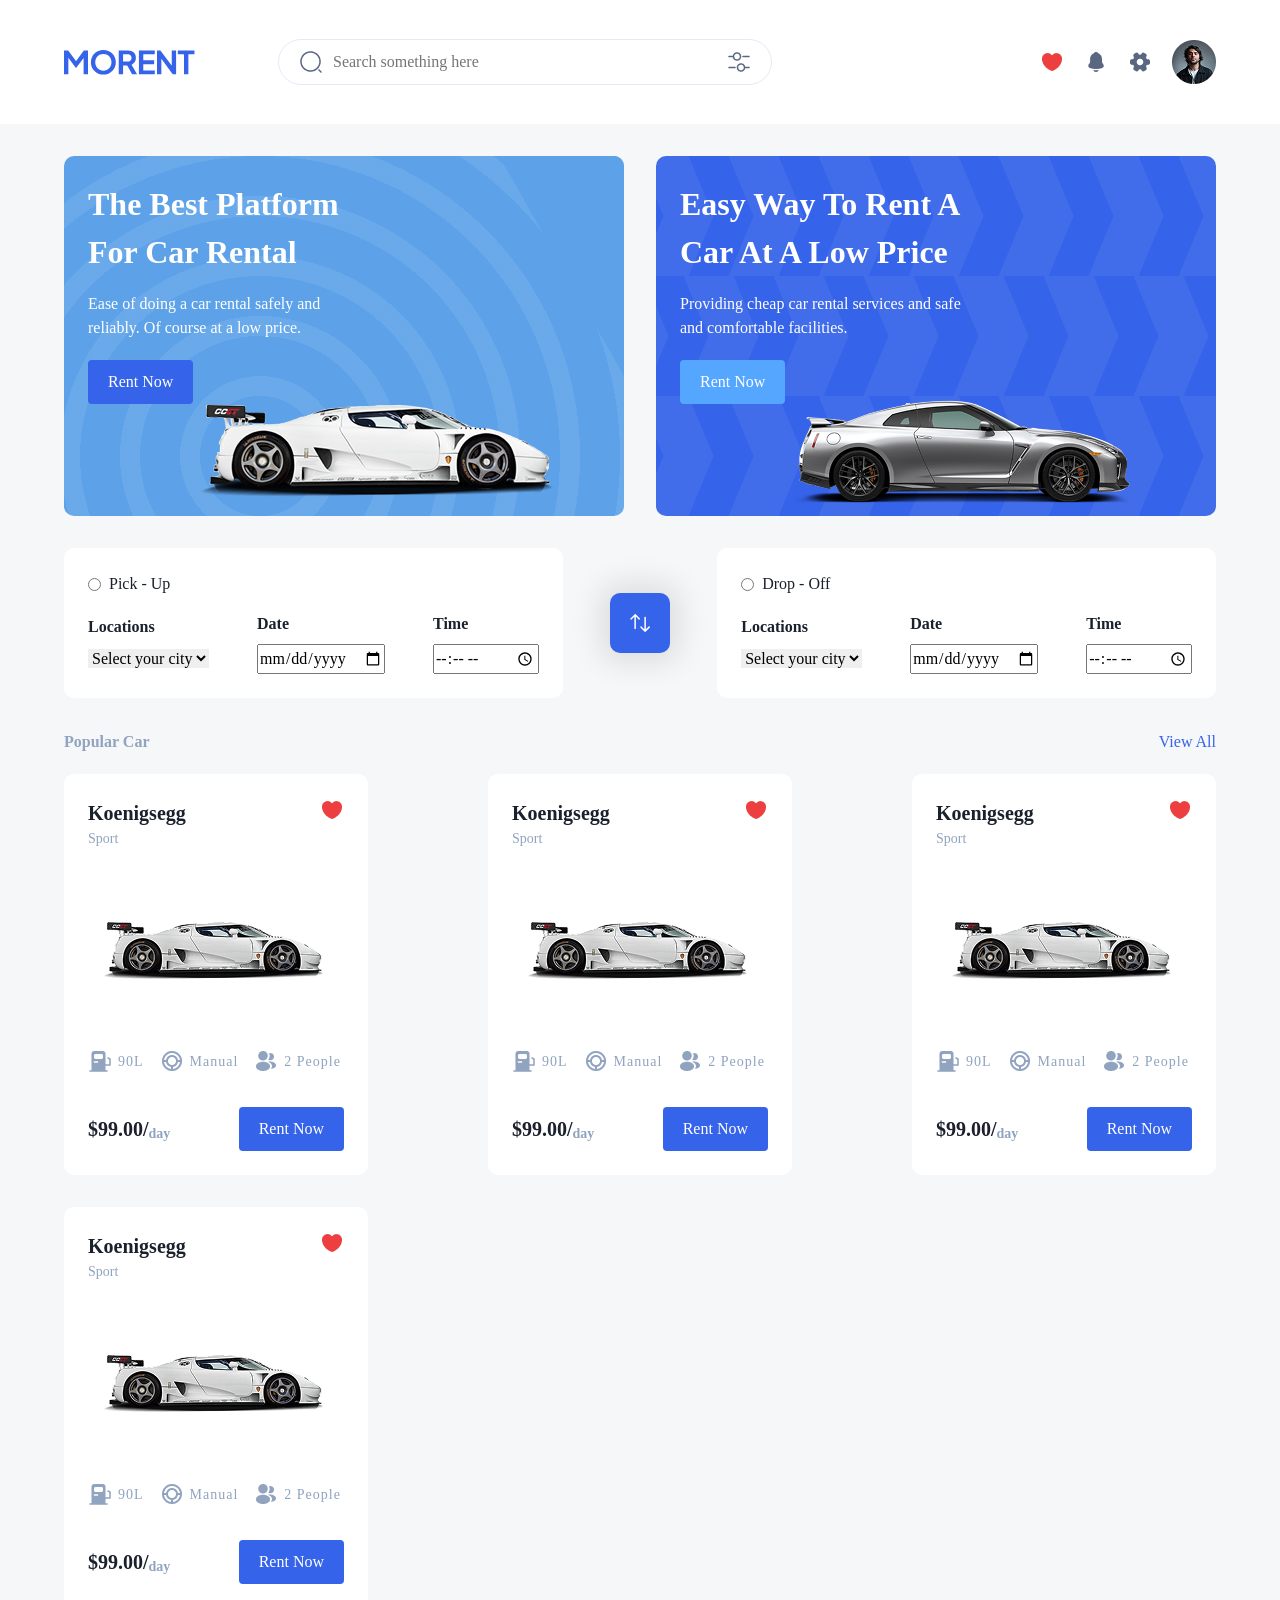
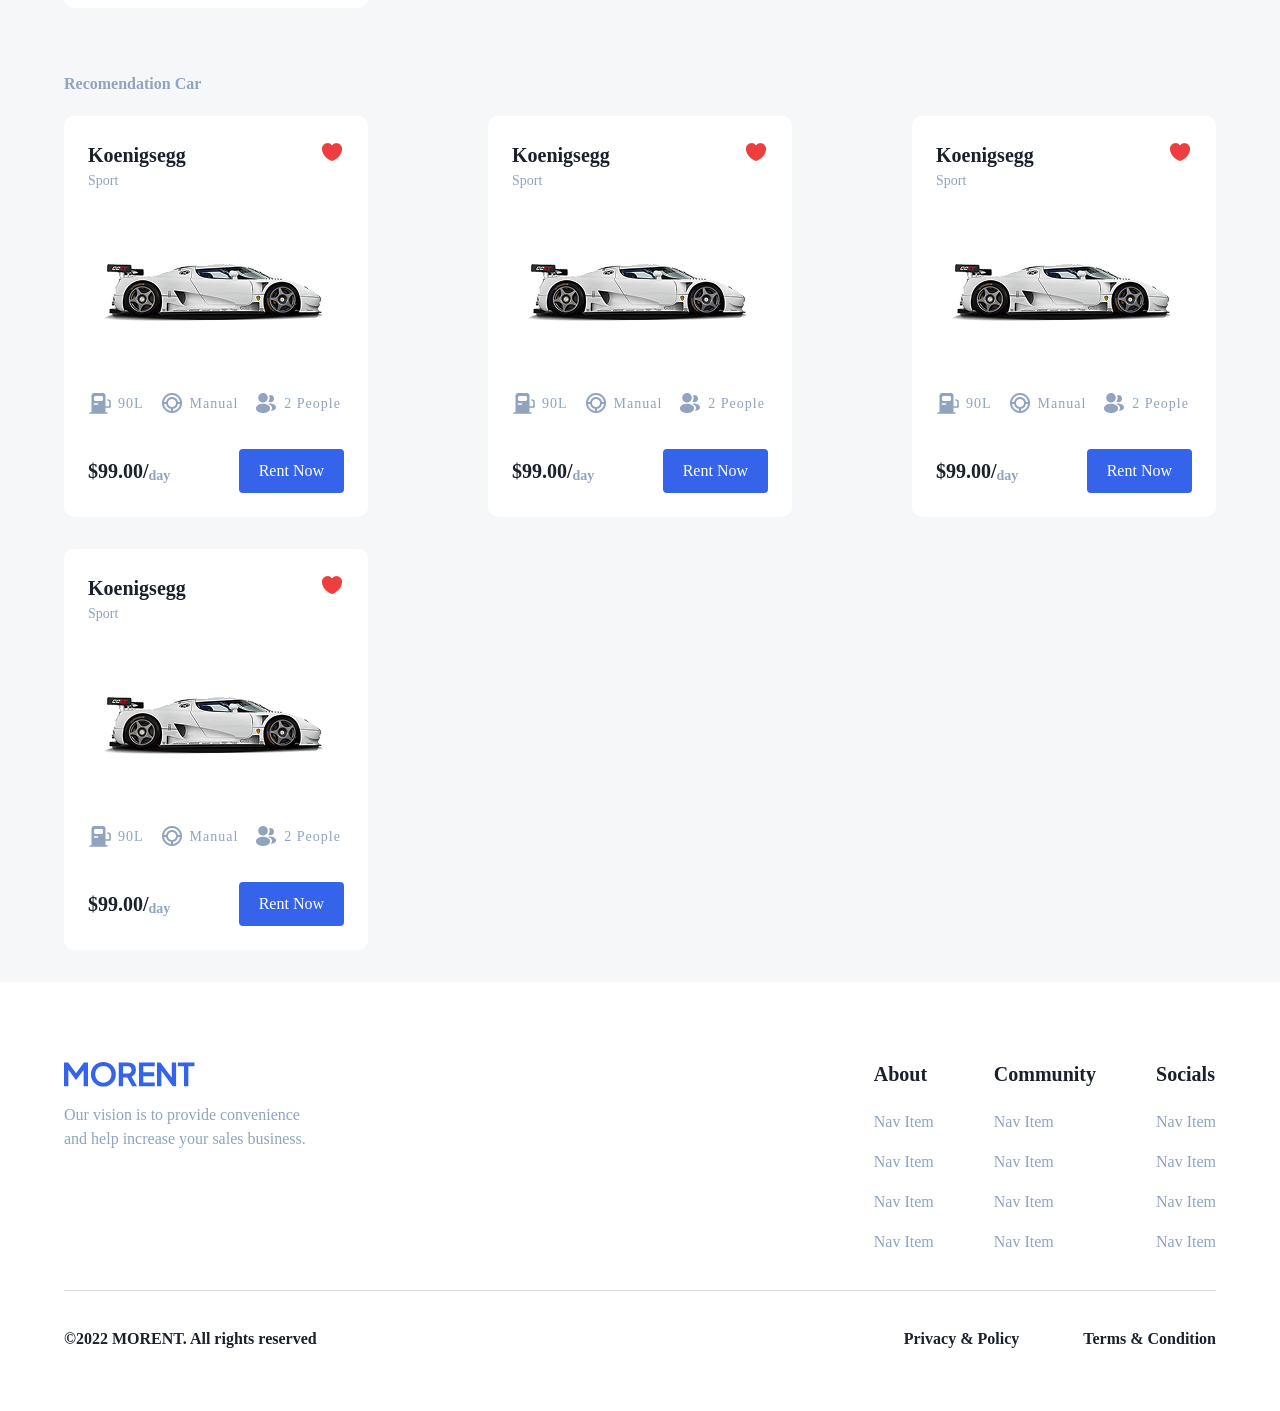
==== index.html @ 1b67f240 "feat: start product reviews section - Started implementing the product reviews section - Added the i" ====
<!DOCTYPE html>
<html lang="en">

<head>
    <meta charset="UTF-8">
    <meta name="viewport" content="width=device-width, initial-scale=1.0">
    <title>Document</title>
    <link rel="stylesheet" href="assets/css/reset.css">
    <link rel="stylesheet" href="assets/css/style.css">
</head>

<body>
    <div class="container">
        <header>
            <div class="logo-search-wrapper">
                <div class="logo">
                    <a href="index.html">
                        <img src="assets/images/icons/logo.svg" alt="morent logo">
                    </a>
                </div>
                <div class="search">
                    <img src="assets/images/icons/search.png" alt="search icon">
                    <input type="text" placeholder="Search something here">
                    <a href="filter.html">

                        <img src="assets/images/icons/filter.png" alt="filter icon">
                    </a>
                </div>

            </div>
            <div class="cta-wrapper">
                <div class="cta">
                    <img src="assets/images/icons/heart.png" alt="heart icon">
                </div>
                <div class="cta">
                    <img src="assets/images/icons/notification.png" alt="notification icon">
                </div>
                <div class="cta">
                    <img src="assets/images/icons/settings.png" alt="settings icon">
                </div>
                <div class="cta">
                    <img src="assets/images/icons/profil.png" alt="profile icon">
                </div>
            </div>

        </header>

    </div>

    <main>
        <div class="container">
            <section class="ads">
                <article class="ad">
                    <h2>The Best Platform for Car Rental</h2>
                    <p>Ease of doing a car rental safely and reliably. Of course at a low price.</p>
                    <button>rent now</button>
                    <img src="assets/images/ads/koenigsegg.png" alt="koenigsegg image">
                </article>
                <article class="ad">
                    <h2>Easy way to rent a car at a low price</h2>
                    <p>Providing cheap car rental services and safe and comfortable facilities.</p>
                    <button>rent now</button>
                    <img src="assets/images/ads/gtr.png" alt="nissan gtr image">
                </article>
            </section>
        </div>
        <div class="container">
            <section class="pickup-dropoff-filter">
                <form>
                    <div class="filters-wrapper pickup">
                        <div class="header">
                            <input id="pickup" type="radio">
                            <label for="pickup">pick - up</label>

                        </div>
                        <div class="body">
                            <div class="location filter">
                                <label for="cars">locations</label>
                                <select name="cars" id="cars">
                                    <option value="">Select your city</option>
                                    <option value="volvo">Volvo</option>
                                    <option value="saab">Saab</option>
                                    <option value="opel">Opel</option>
                                    <option value="audi">Audi</option>
                                </select>
                            </div>
                            <div class="date filter">
                                <label for="date">date</label>
                                <input id="date" type="date">
                            </div>
                            <div class="time filter">
                                <label for="time">time</label>
                                <input id="time" type="time">
                            </div>
                        </div>
                    </div>
                    <button type="button">
                        <img src="assets/images/icons/swap.png" alt="swap icon">
                    </button>
                    <div class="filters-wrapper dropoff">
                        <div class="header">
                            <input id="dropoff" type="radio">
                            <label for="dropoff">drop - off</label>

                        </div>
                        <div class="body">
                            <div class="location filter">
                                <label for="cars">locations</label>
                                <select name="cars" id="cars">
                                    <option value="">Select your city</option>
                                    <option value="volvo">Volvo</option>
                                    <option value="saab">Saab</option>
                                    <option value="opel">Opel</option>
                                    <option value="audi">Audi</option>
                                </select>
                            </div>
                            <div class="date filter">
                                <label for="date">date</label>
                                <input id="date" type="date">
                            </div>
                            <div class="time filter">
                                <label for="time">time</label>
                                <input id="time" type="time">
                            </div>
                        </div>
                    </div>

                </form>
            </section>

        </div>


        <div class="container">
            <section>
                <div class="header">
                    <h2>popular car</h2>
                    <a href="">view all</a>
                </div>
                <div class="wrapper">
                    <article class="card">
                        <div class="header">
                            <div>
                                <h3>Koenigsegg</h3>
                                <p>Sport</p>
                            </div>
                            <img src="assets/images/icons/heart.png" alt="heart icon">
                        </div>
                        <div class="image">
                            <img src="assets/images/koenigsegg.png" alt="koenigsegg image">
                        </div>
                        <div class="spesifications">
                            <div>
                                <img src="assets/images/icons/gas-station.png" alt="gas-station icon">
                                <span>90L</span>
                            </div>
                            <div>
                                <img src="assets/images/icons/transmission.png" alt="transmission icon">
                                <span>Manual</span>
                            </div>
                            <div>
                                <img src="assets/images/icons/capacity.png" alt="capacity icon">
                                <span>2 People</span>
                            </div>

                        </div>
                        <div class="footer">
                            <div class="price-wrapper">
                                <span>$99.00/</span>
                                <span>day</span>
                            </div>
                            <div class="rent-now">
                                <a href="product-details.html">Rent Now</a>
                            </div>
                        </div>
                    </article>
                    <article class="card">
                        <div class="header">
                            <div>
                                <h3>Koenigsegg</h3>
                                <p>Sport</p>
                            </div>
                            <img src="assets/images/icons/heart.png" alt="heart icon">
                        </div>
                        <div class="image">
                            <img src="assets/images/koenigsegg.png" alt="koenigsegg image">
                        </div>
                        <div class="spesifications">
                            <div>
                                <img src="assets/images/icons/gas-station.png" alt="gas-station icon">
                                <span>90L</span>
                            </div>
                            <div>
                                <img src="assets/images/icons/transmission.png" alt="transmission icon">
                                <span>Manual</span>
                            </div>
                            <div>
                                <img src="assets/images/icons/capacity.png" alt="capacity icon">
                                <span>2 People</span>
                            </div>

                        </div>
                        <div class="footer">
                            <div class="price-wrapper">
                                <span>$99.00/</span>
                                <span>day</span>
                            </div>
                            <div class="rent-now">
                                <a href="#">Rent Now</a>
                            </div>
                        </div>
                    </article>
                    <article class="card">
                        <div class="header">
                            <div>
                                <h3>Koenigsegg</h3>
                                <p>Sport</p>
                            </div>
                            <img src="assets/images/icons/heart.png" alt="heart icon">
                        </div>
                        <div class="image">
                            <img src="assets/images/koenigsegg.png" alt="koenigsegg image">
                        </div>
                        <div class="spesifications">
                            <div>
                                <img src="assets/images/icons/gas-station.png" alt="gas-station icon">
                                <span>90L</span>
                            </div>
                            <div>
                                <img src="assets/images/icons/transmission.png" alt="transmission icon">
                                <span>Manual</span>
                            </div>
                            <div>
                                <img src="assets/images/icons/capacity.png" alt="capacity icon">
                                <span>2 People</span>
                            </div>

                        </div>
                        <div class="footer">
                            <div class="price-wrapper">
                                <span>$99.00/</span>
                                <span>day</span>
                            </div>
                            <div class="rent-now">
                                <a href="#">Rent Now</a>
                            </div>
                        </div>
                    </article>
                    <article class="card">
                        <div class="header">
                            <div>
                                <h3>Koenigsegg</h3>
                                <p>Sport</p>
                            </div>
                            <img src="assets/images/icons/heart.png" alt="heart icon">
                        </div>
                        <div class="image">
                            <img src="assets/images/koenigsegg.png" alt="koenigsegg image">
                        </div>
                        <div class="spesifications">
                            <div>
                                <img src="assets/images/icons/gas-station.png" alt="gas-station icon">
                                <span>90L</span>
                            </div>
                            <div>
                                <img src="assets/images/icons/transmission.png" alt="transmission icon">
                                <span>Manual</span>
                            </div>
                            <div>
                                <img src="assets/images/icons/capacity.png" alt="capacity icon">
                                <span>2 People</span>
                            </div>

                        </div>
                        <div class="footer">
                            <div class="price-wrapper">
                                <span>$99.00/</span>
                                <span>day</span>
                            </div>
                            <div class="rent-now">
                                <a href="#">Rent Now</a>
                            </div>
                        </div>
                    </article>

                </div>

            </section>
        </div>

        <div class="container">
            <section>
                <div class="header">
                    <h2>recomendation car</h2>
                </div>
                <div class="wrapper">
                    <article class="card">
                        <div class="header">
                            <div>
                                <h3>Koenigsegg</h3>
                                <p>Sport</p>
                            </div>
                            <img src="assets/images/icons/heart.png" alt="heart icon">
                        </div>
                        <div class="image">
                            <img src="assets/images/koenigsegg.png" alt="koenigsegg image">
                        </div>
                        <div class="spesifications">
                            <div>
                                <img src="assets/images/icons/gas-station.png" alt="gas-station icon">
                                <span>90L</span>
                            </div>
                            <div>
                                <img src="assets/images/icons/transmission.png" alt="transmission icon">
                                <span>Manual</span>
                            </div>
                            <div>
                                <img src="assets/images/icons/capacity.png" alt="capacity icon">
                                <span>2 People</span>
                            </div>

                        </div>
                        <div class="footer">
                            <div class="price-wrapper">
                                <span>$99.00/</span>
                                <span>day</span>
                            </div>
                            <div class="rent-now">
                                <a href="#">Rent Now</a>
                            </div>
                        </div>
                    </article>
                    <article class="card">
                        <div class="header">
                            <div>
                                <h3>Koenigsegg</h3>
                                <p>Sport</p>
                            </div>
                            <img src="assets/images/icons/heart.png" alt="heart icon">
                        </div>
                        <div class="image">
                            <img src="assets/images/koenigsegg.png" alt="koenigsegg image">
                        </div>
                        <div class="spesifications">
                            <div>
                                <img src="assets/images/icons/gas-station.png" alt="gas-station icon">
                                <span>90L</span>
                            </div>
                            <div>
                                <img src="assets/images/icons/transmission.png" alt="transmission icon">
                                <span>Manual</span>
                            </div>
                            <div>
                                <img src="assets/images/icons/capacity.png" alt="capacity icon">
                                <span>2 People</span>
                            </div>

                        </div>
                        <div class="footer">
                            <div class="price-wrapper">
                                <span>$99.00/</span>
                                <span>day</span>
                            </div>
                            <div class="rent-now">
                                <a href="#">Rent Now</a>
                            </div>
                        </div>
                    </article>
                    <article class="card">
                        <div class="header">
                            <div>
                                <h3>Koenigsegg</h3>
                                <p>Sport</p>
                            </div>
                            <img src="assets/images/icons/heart.png" alt="heart icon">
                        </div>
                        <div class="image">
                            <img src="assets/images/koenigsegg.png" alt="koenigsegg image">
                        </div>
                        <div class="spesifications">
                            <div>
                                <img src="assets/images/icons/gas-station.png" alt="gas-station icon">
                                <span>90L</span>
                            </div>
                            <div>
                                <img src="assets/images/icons/transmission.png" alt="transmission icon">
                                <span>Manual</span>
                            </div>
                            <div>
                                <img src="assets/images/icons/capacity.png" alt="capacity icon">
                                <span>2 People</span>
                            </div>

                        </div>
                        <div class="footer">
                            <div class="price-wrapper">
                                <span>$99.00/</span>
                                <span>day</span>
                            </div>
                            <div class="rent-now">
                                <a href="#">Rent Now</a>
                            </div>
                        </div>
                    </article>
                    <article class="card">
                        <div class="header">
                            <div>
                                <h3>Koenigsegg</h3>
                                <p>Sport</p>
                            </div>
                            <img src="assets/images/icons/heart.png" alt="heart icon">
                        </div>
                        <div class="image">
                            <img src="assets/images/koenigsegg.png" alt="koenigsegg image">
                        </div>
                        <div class="spesifications">
                            <div>
                                <img src="assets/images/icons/gas-station.png" alt="gas-station icon">
                                <span>90L</span>
                            </div>
                            <div>
                                <img src="assets/images/icons/transmission.png" alt="transmission icon">
                                <span>Manual</span>
                            </div>
                            <div>
                                <img src="assets/images/icons/capacity.png" alt="capacity icon">
                                <span>2 People</span>
                            </div>

                        </div>
                        <div class="footer">
                            <div class="price-wrapper">
                                <span>$99.00/</span>
                                <span>day</span>
                            </div>
                            <div class="rent-now">
                                <a href="#">Rent Now</a>
                            </div>
                        </div>
                    </article>
                </div>

            </section>
        </div>





    </main>
    <div class="container">
        <footer>
            <div class="footer-inner-wrapper">
                <div class="footer-logo">
                    <a href="index.html">
                        <img src="assets/images/icons/logo.svg" alt="morent logo">
                    </a>
                    <p>Our vision is to provide convenience and help increase your sales business.</p>
                </div>
                <nav class="footer-nav" >
                    <div class="nav-group about">
                        <h4>About</h4>
                        <ul>
                            <li><a href="#">nav item </a></li>
                            <li><a href="#">nav item </a></li>
                            <li><a href="#">nav item </a></li>
                            <li><a href="#">nav item </a></li>
                        </ul>
                    </div>
                    <div class="nav-group community">
                        <h4>Community</h4>
                        <ul>
                            <li><a href="#">nav item </a></li>
                            <li><a href="#">nav item </a></li>
                            <li><a href="#">nav item </a></li>
                            <li><a href="#">nav item </a></li>
                        </ul>
                    </div>
                    <div class="nav-group socials">
                        <h4>Socials</h4>
                        <ul>
                            <li><a href="#">nav item </a></li>
                            <li><a href="#">nav item </a></li>
                            <li><a href="#">nav item </a></li>
                            <li><a href="#">nav item </a></li>
                        </ul>
                    </div>

                </nav>
            </div>


            <div class="footer-inner-wrapper">
                <div class="copy">
                    <p>©2022 MORENT. All rights reserved</p>
                </div>
                <div class="privacy-policy">
                    <a href="#">Privacy & Policy</a>
                    <a href="#">Terms & Condition</a>
                </div>
            </div>
        </footer>

    </div>       




</body>

</html>
---- assets/css/style.css ----
:root {
    --primary-color: #3563E9;
    --secondary-color: #90A3BF;
    --info-color: #54A6FF;
    --white-color: #fff;
    --black-color: #000;
    --background-color: rgba(246, 247, 249, 1);
    --text-dark: #1A202C;
}

body {}

.container {
    max-width: 1312px;
    margin-inline: auto;
    width: 90%;
}

.flex {
    display: flex;
}

.justify-between {
    justify-content: space-between;
}

.align-center {
    align-items: center;
}

header {
    display: flex;
    justify-content: space-between;
    align-items: center;
    padding-block: 40px;

    .logo-search-wrapper {
        display: flex;
        gap: 84px;
        align-items: center;
    }

    .search {
        display: flex;
        align-items: center;
        gap: 10px;
        padding: 10px 20px;
        width: 492px;
        outline: 1px solid #c3d4e97c;
        border-radius: 70px;

        img {
            cursor: pointer;
        }

        input {
            border: none;
            flex-grow: 1;

            &:focus {
                outline: none;
            }
        }
    }

    .cta-wrapper {
        display: flex;
        gap: 20px;
        align-items: center;
    }

}

main {
    background-color: var(--background-color);

}

section.ads {
    display: flex;
    justify-content: space-between;
    gap: 2rem;

    article {
        position: relative;
        padding: 24px;
        border-radius: 10px;
        color: var(--white-color);
        width: 640px;
        height: 360px;
        overflow: hidden;

        &:hover {
            img {
                animation: moveRight 1.5s ease-in-out forwards;
            }
        }

        h2,
        p {
            position: relative;
            max-width: 284px;
            line-height: 150%;
            z-index: 2;
        }

        h2 {
            font-size: 32px;
            text-transform: capitalize;
            margin-bottom: 1rem;
        }

        p {
            margin-bottom: 20px;
        }

        button {
            position: relative;
            color: var(--white-color);
            padding: 10px 20px;
            line-height: 150%;
            text-transform: capitalize;
            border-radius: 4px;
            transition: all 0.3s ease;
            z-index: 2;

            &:hover {
                animation: shake .3s;
                animation-iteration-count: infinite;
            }
        }
    }

    article:first-of-type {
        background: repeating-radial-gradient(circle at 35% calc(100% - 60px), rgba(255, 255, 255, 0.08) 0px, rgba(255, 255, 255, 0.08) 20px, transparent 2px, transparent 60px), #5da2e8;

        button {
            background-color: var(--primary-color);
        }

        &::after {
            position: absolute;
            top: 0;
            right: 0;
            display: inline-block;
            content: '';
            width: 0;
            height: 0;
            border-left: 75px solid transparent;
            border-right: 125px solid #5da2e8;
            border-bottom: 220px solid transparent;
            background: none;
        }
    }

    article:last-of-type {
        position: relative;
        --width: 640px;
        --height: 360px;
        width: var(--width);
        height: var(--height);
        background-color: #3563E9;
        background-image: url(../images/icons/rectangle.svg);
        background-size: 90px 120px;
        background-position-x: -25px;

        &::after {
            position: absolute;
            top: 50%;
            left: 0;
            right: 0;
            transform: translateY(-50%);
            content: "";
            background-color: inherit;
            background-image: inherit;
            background-size: inherit;
            background-position-x: 20px;
            width: inherit;
            height: calc(var(--height) / 3);
            display: inline-block;
            z-index: 1;
        }

        button {
            background-color: var(--info-color);
        }
    }

    img {
        position: absolute;
        left: 55%;
        bottom: 10px;
        transform: translateX(-50%);
    }
}


section.pickup-dropoff-filter {
    padding-block: 0;

    form {
        display: flex;
        justify-content: space-between;
        align-items: center;

        .filters-wrapper {
            background-color: var(--white-color);
            padding: 24px;
            border-radius: 10px;

            label {
                font-size: 1rem;
                line-height: 150%;
                color: var(--text-dark);
            }

            .header {
                margin-bottom: 1rem;
                display: flex;
                align-items: center;
                gap: 8px;

                &>label {
                    text-transform: capitalize;
                }

            }

            .body {
                display: flex;
                align-items: center;
                justify-content: space-between;
                gap: 48px;

                .filter {
                    &>label {
                        display: block;
                        text-transform: capitalize;
                        font-weight: bold;
                        margin-bottom: 8px;
                    }

                    select {
                        border: none;
                    }
                }
            }
        }

        button {
            background-color: var(--primary-color);
            padding: 18px;
            border-radius: 10px;
            border: none;
            box-shadow: 0px 0px 30px 10px rgba(0, 0, 0, 0.1);
            cursor: pointer;

            img {
                display: block;
            }
        }
    }

}

section {
    padding-block: 2rem;

    &:not(:last-of-type) {
        margin-bottom: 2rem;
    }

    &>.header {
        display: flex;
        justify-content: space-between;
        align-items: center;
        margin-bottom: 20px;

        h2 {
            color: var(--secondary-color);
            text-transform: capitalize;
            font-size: 1rem;
        }

        a {
            color: var(--primary-color);
            text-transform: capitalize;
        }
    }

    .wrapper {
        display: flex;
        flex-wrap: wrap;
        justify-content: space-between;
        gap: 2rem;


        .card {
            width: 304px;
            padding: 24px;
            background-color: var(--white-color);
            border-radius: 10px;



            .header {
                display: flex;
                justify-content: space-between;
                align-items: flex-start;

                div {
                    h3 {
                        color: var(--text-dark);
                        font-size: 20px;
                    }

                    p {
                        color: var(--secondary-color);
                        font-size: 14px;
                    }
                }

            }

            .image {
                display: flex;
                justify-content: center;
                padding-block: 64px;
            }

            .spesifications {
                display: flex;
                gap: 1rem;

                &>div {
                    display: flex;
                    gap: 6px;
                    align-items: center;

                    span {
                        color: var(--secondary-color);
                        font-size: 14px;
                        font-weight: 500;
                        letter-spacing: 1px;
                        line-height: 150%;
                    }
                }

            }

            .footer {
                display: flex;
                justify-content: space-between;
                align-items: center;
                margin-top: 34px;

                .price-wrapper {
                    display: flex;

                    span {
                        display: block;
                        font-size: 20px;
                        font-weight: bold;
                        color: var(--text-dark);

                        &:last-child {
                            color: var(--secondary-color);
                            font-size: 14px;
                            align-self: flex-end;
                        }
                    }
                }

                .rent-now {
                    a {
                        display: block;
                        padding: 10px 20px;
                        background-color: var(--primary-color);
                        color: var(--white-color);
                        border-radius: 4px;
                        text-decoration: none;
                    }
                }
            }
        }
    }

    footer {
        display: flex;
        align-items: center;
        justify-content: center;

        button {
            display: block;
            padding: 10px 20px;
            background-color: var(--primary-color);
            color: var(--white-color);
            border-radius: 4px;
            text-decoration: none;
            margin-left: auto;
        }

        .counter-wrapper {
            color: var(--secondary-color);
            font-size: 14px;
            margin-left: auto;
        }

    }

    &[page="filter"] {
        padding-inline: 2rem;
    }
}





aside {

    padding: 2rem;
    background-color: var(--white-color);

    form {
        .filters {
            &:not(:last-child) {
                margin-bottom: 56px;

            }

            h3 {
                margin-bottom: 28px;
                color: var(--secondary-color);
                text-transform: uppercase;
            }


            .wrapper {
                &>div {
                    display: flex;
                    gap: .5rem;
                    align-items: center;

                    &:not(:last-child) {
                        margin-bottom: 2rem;

                    }

                    input {}

                    label {
                        color: #596780;
                        font-size: 20px;
                    }

                    span {}
                }
            }
        }

        .price {
            input {
                width: 296px;
            }
        }
    }
}

/* product-details page */

section.details-page {
    padding: 2rem;


    .details {
        &>div {
            padding: 0;
            gap: 2rem;


            .image-gallery {
                article.preview {
                    --width: 492px;
                    --height: 360px;
                    background-color: #3563E9;
                    background-image: url(../images/icons/rectangle.svg);
                    background-size: 90px 120px;
                    background-position-x: -25px;

                    position: relative;
                    padding: 24px;
                    border-radius: 10px;
                    color: var(--white-color);
                    width: var(--width);
                    height: var(--height);
                    overflow: hidden;

                    &:hover {
                        img {
                            animation: moveRight 1.5s ease-in-out forwards;
                        }
                    }

                    h2,
                    p {
                        position: relative;
                        max-width: 284px;
                        line-height: 150%;
                        z-index: 2;
                    }

                    h2 {
                        font-size: 32px;
                        text-transform: capitalize;
                        margin-bottom: 1rem;
                    }

                    p {
                        margin-bottom: 20px;
                    }


                    &::after {
                        position: absolute;
                        top: 50%;
                        left: 0;
                        right: 0;
                        transform: translateY(-50%);
                        content: "";
                        background-color: inherit;
                        background-image: inherit;
                        background-size: inherit;
                        background-position-x: 20px;
                        width: inherit;
                        height: calc(var(--height) / 3);
                        display: inline-block;
                        z-index: 1;
                    }

                    &>img {
                        position: absolute;
                        left: 55%;
                        bottom: 10px;
                        transform: translateX(-50%);
                        z-index: 2;
                    }
                }
            }

            .thumbnails {
                margin-top: 1.5rem;
                gap: 1.5rem;

                .thumbnail {

                    --width: 148px;
                    --height: 124px;
                    border-radius: 10px;
                    width: var(--width);
                    height: var(--height);
                    cursor: pointer;


                    img {
                        width: 100%;
                        height: 100%;
                        object-fit: cover;
                        border-radius: 10px;
                    }

                    &:first-of-type {
                        position: relative;

                        background-color: #3563E9;
                        background-image: url(../images/icons/rectangle.svg);
                        background-size: 26.5px calc(var(--height)/4);
                        background-position-x: -5px;
                        overflow: hidden;
                        transition-duration: .3s;

                        img {
                            object-fit: contain;
                            position: relative;
                            z-index: 2;
                        }

                        &::before {
                            position: absolute;
                            top: 46px;
                            left: 0;
                            right: 0;
                            transform: translateY(-50%);
                            content: "";
                            background-color: inherit;
                            background-image: inherit;
                            background-size: inherit;
                            background-position-x: 35px;
                            width: inherit;
                            height: calc(var(--height) / 4);
                            display: inline-block;
                            z-index: 1;
                        }

                        &::after {
                            position: absolute;
                            /* top: calc(var(--height)/3); */
                            bottom: -17px;
                            left: 0;
                            right: 0;
                            transform: translateY(-50%);
                            content: "";
                            background-color: inherit;
                            background-image: inherit;
                            background-size: inherit;
                            background-position-x: 8px;
                            width: inherit;
                            height: calc(var(--height) / 4);
                            display: inline-block;
                            z-index: 1;
                        }
                    }

                    &:hover {
                        transform: scale(0.9);
                        box-shadow: 0 0 0 8px white, 0 0 0 11px var(--primary-color);
                    }
                }
            }
            .description {
                padding: 24px;
                background-color: var(--white-color);
                border-radius: 10px;
                max-width: 492px;
        
                .description-header {
        
                    h1 {
                        font-size: 32px;
                        color: var(--text-dark);
                        font-weight: 700;
                        line-height: 150%;
                        letter-spacing: -3%;
                    }
        
                    button.favorite {
                        height: fit-content;
                        background-color: transparent;
                    }
        
                    .rating {
                        margin-top: 10px;
                        gap: 8px;
        
                        .stars-wrapper {
                            gap: 2px;
        
                            .star {}
        
                        }
        
                        .reviewers-count {
                            font-weight: 500;
                            fsont-size: 14px;
                            color: var(--secondary-color);
        
                            span.amount {}
        
                            span {
                                text-transform: capitalize;
                            }
                        }
                    }
                }
        
                p {
                    margin-block: 2rem;
                    font-size: 20px;
                    font-weight: 400;
                    line-height: 200%;
                    letter-spacing: -2%;
                    color: var(--secondary-color);
                    max-height: 120px;
                    overflow-y: auto;
                }
        
                .specifications {
                    display: grid;
                    grid-template-columns: 1fr 1fr;
                    grid-template-rows: 1fr 1fr;
                    column-gap: 44px;
                    row-gap: 10px;
                    line-height: 150%;
                    font-size: 20px;
                    letter-spacing: -2%;
                    text-transform: capitalize;
        
                    .property {
                        color: var(--secondary-color);
                    }
        
                    .value {
                        color: var(--text-dark);
                        font-weight: 600;
                    }
        
                }
        
                .description-footer {
                    margin-top: 68px;
        
                    .price {
                        &>div>span {
                            &:first-of-type {
                                font-weight: 700;
                                font-size: 28px;
                                letter-spacing: 0;
                                line-height: 100%;
                            }
        
                            &:last-of-type {
                                font-weight: 700;
                                font-size: 16px;
                                letter-spacing: 0;
                                line-height: 100%;
                                color: var(--secondary-color);
                                align-self: flex-end;
                            }
                        }
        
                        span.old-price {
                            font-weight: 700;
                            font-size: 16px;
                            letter-spacing: 0;
                            line-height: 100%;
                            color: var(--secondary-color);
                            text-decoration: line-through;
                        }
                    }
        
                    button {
                        color: var(--white-color);
                        padding: 10px 20px;
                        line-height: 150%;
                        text-transform: capitalize;
                        border-radius: 4px;
                        background-color: var(--primary-color);
                    }
                }
            }
        }

        section.reviews {
            padding: 24px;
            margin-block: 2rem;
            .reviews-header {
                margin-bottom: 2rem;
                gap: 12px;
                h2 {
                    font-size: 20px;
                    font-weight: 600;
                    line-height: 100%;
                    letter-spacing: -2%;
                    color: var(--text-dark);
                }
                span {
                    padding: 6px 12px;
                    background-color: var(--primary-color);
                    border-radius: 4px;
                    color: var(--white-color);
                    font-size: 14px;
                    font-weight: 700;

                }
            }
            .reviews-wrapper {
               li {
                article {
                    .article-header {
                        .reviewer {
                            img {
                                width: 56px;
                                height: 56px;
                                border-radius: 50%;
                            }
                            div {
                                h3 {

                                }
                                span {

                                }

                            }
                        }
                        .date-rating-wrapper {
                            span {

                            }
                            &>div {

                            }
                        }
                    }

                }
               }
            }
        }

    }
}




footer {
    padding-block: 80px 60px;
    line-height: 150%;
    letter-spacing: -2%;
    font-size: 1rem;

    .footer-inner-wrapper {
        display: flex;
        justify-content: space-between;

        .footer-logo {
            P {
                width: 247px;
                font-weight: 500;
                color: var(--secondary-color);
                margin-top: 16px;

            }
        }

        .footer-nav {
            display: flex;
            gap: 60px;

            .nav-group {

                text-transform: capitalize;

                h4 {
                    margin-bottom: 24px;
                    font-size: 20px;
                    font-weight: 600;
                    color: var(--text-dark);




                }

                ul {
                    li {
                        &:not(:last-of-type) {
                            margin-bottom: 1rem;
                        }

                        a {

                            font-weight: 500;
                            color: var(--secondary-color);

                        }

                    }

                }
            }
        }

        .copy {
            p {
                color: var(--text-dark);
                font-weight: 600;

            }

        }

        .privacy-policy {
            a {
                color: var(--text-dark);
                font-weight: 600;

                &:first-of-type {
                    margin-right: 60px;
                }

            }
        }

        &:first-of-type {
            margin-bottom: 36px;
            border-bottom: 1px solid #13131329;
            padding-bottom: 36px;

        }
    }

}







@keyframes shake {
    0% {
        transform: translate(1px, 1px) rotate(0deg);
    }

    10% {
        transform: translate(-1px, -2px) rotate(-1deg);
    }

    20% {
        transform: translate(-3px, 0px) rotate(1deg);
    }

    30% {
        transform: translate(3px, 2px) rotate(0deg);
    }

    40% {
        transform: translate(1px, -1px) rotate(1deg);
    }

    50% {
        transform: translate(-1px, 2px) rotate(-1deg);
    }

    60% {
        transform: translate(-3px, 1px) rotate(0deg);
    }

    70% {
        transform: translate(3px, 1px) rotate(-1deg);
    }

    80% {
        transform: translate(-1px, -1px) rotate(1deg);
    }

    90% {
        transform: translate(1px, 2px) rotate(0deg);
    }

    100% {
        transform: translate(1px, -2px) rotate(-1deg);
    }
}


@keyframes moveRight {
    from {
        transform: translateX(-50%);
    }


    to {
        transform: translateX(100%);

    }
}
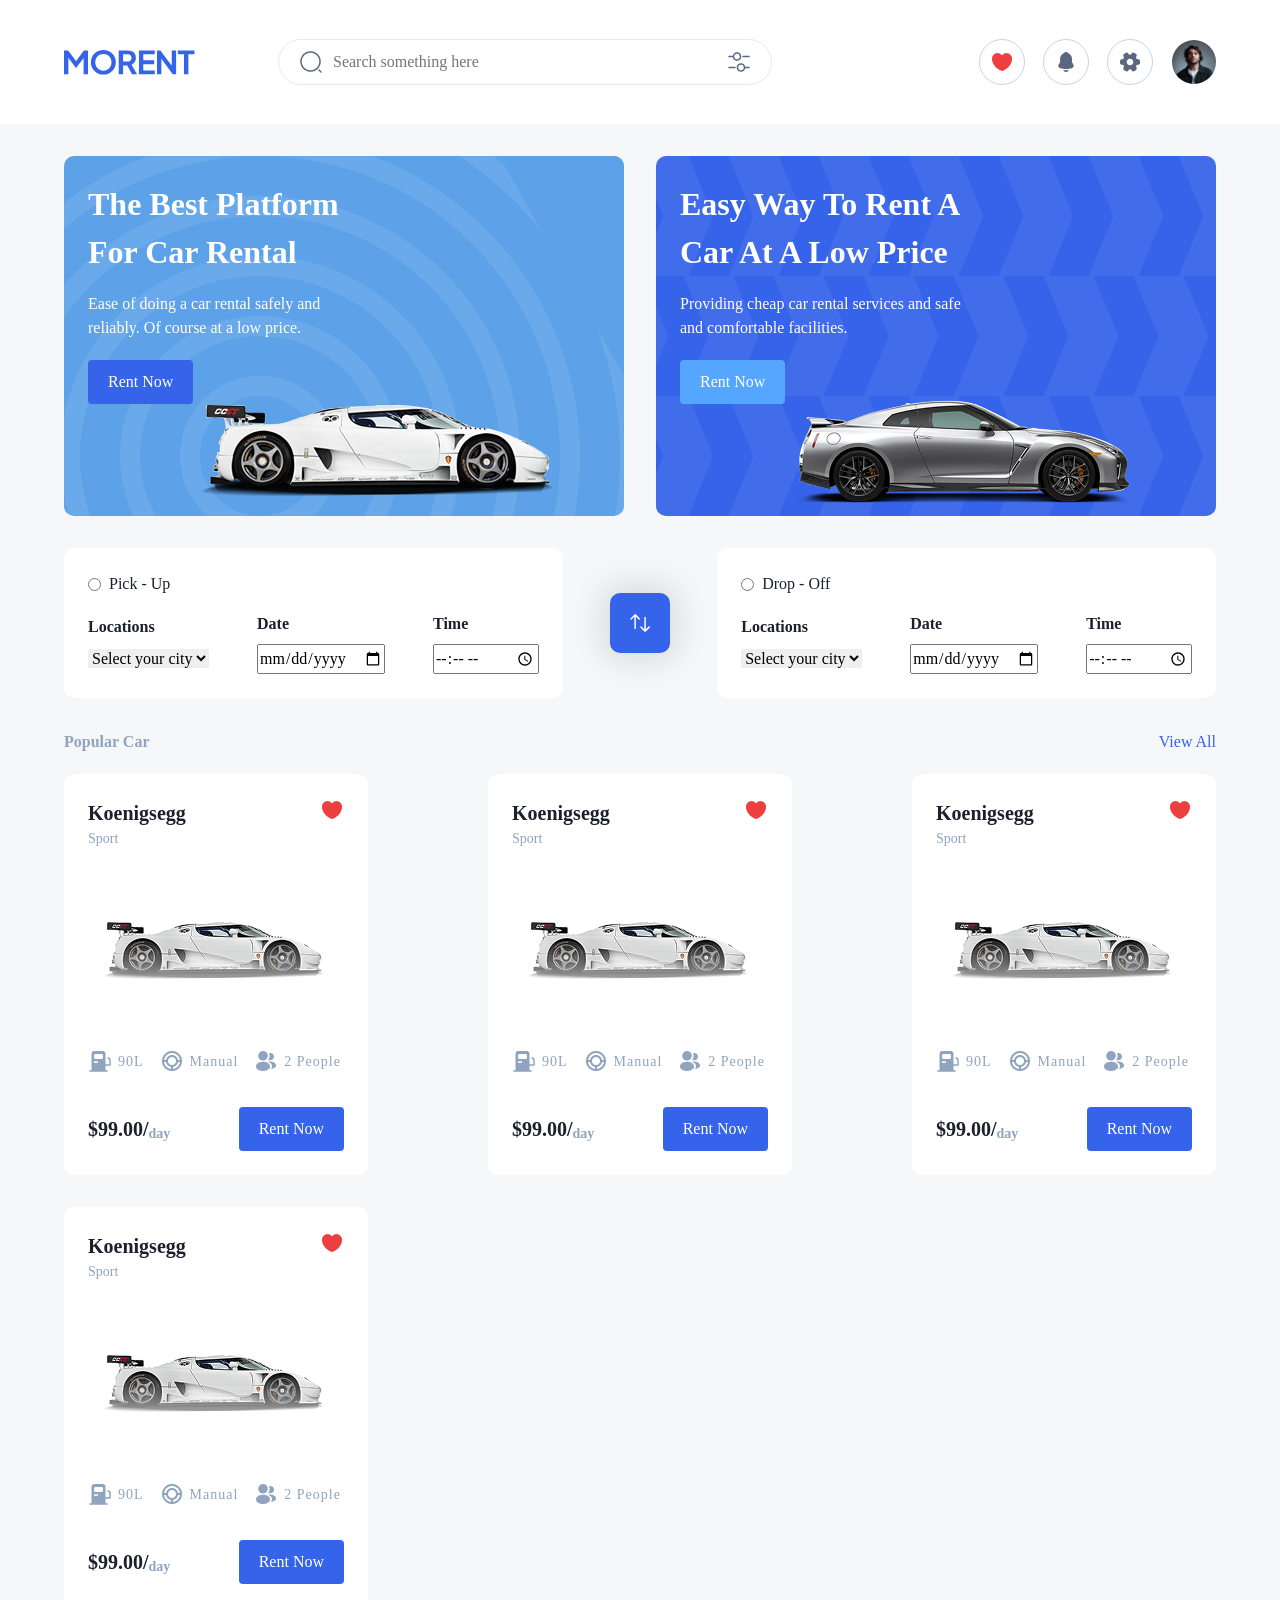
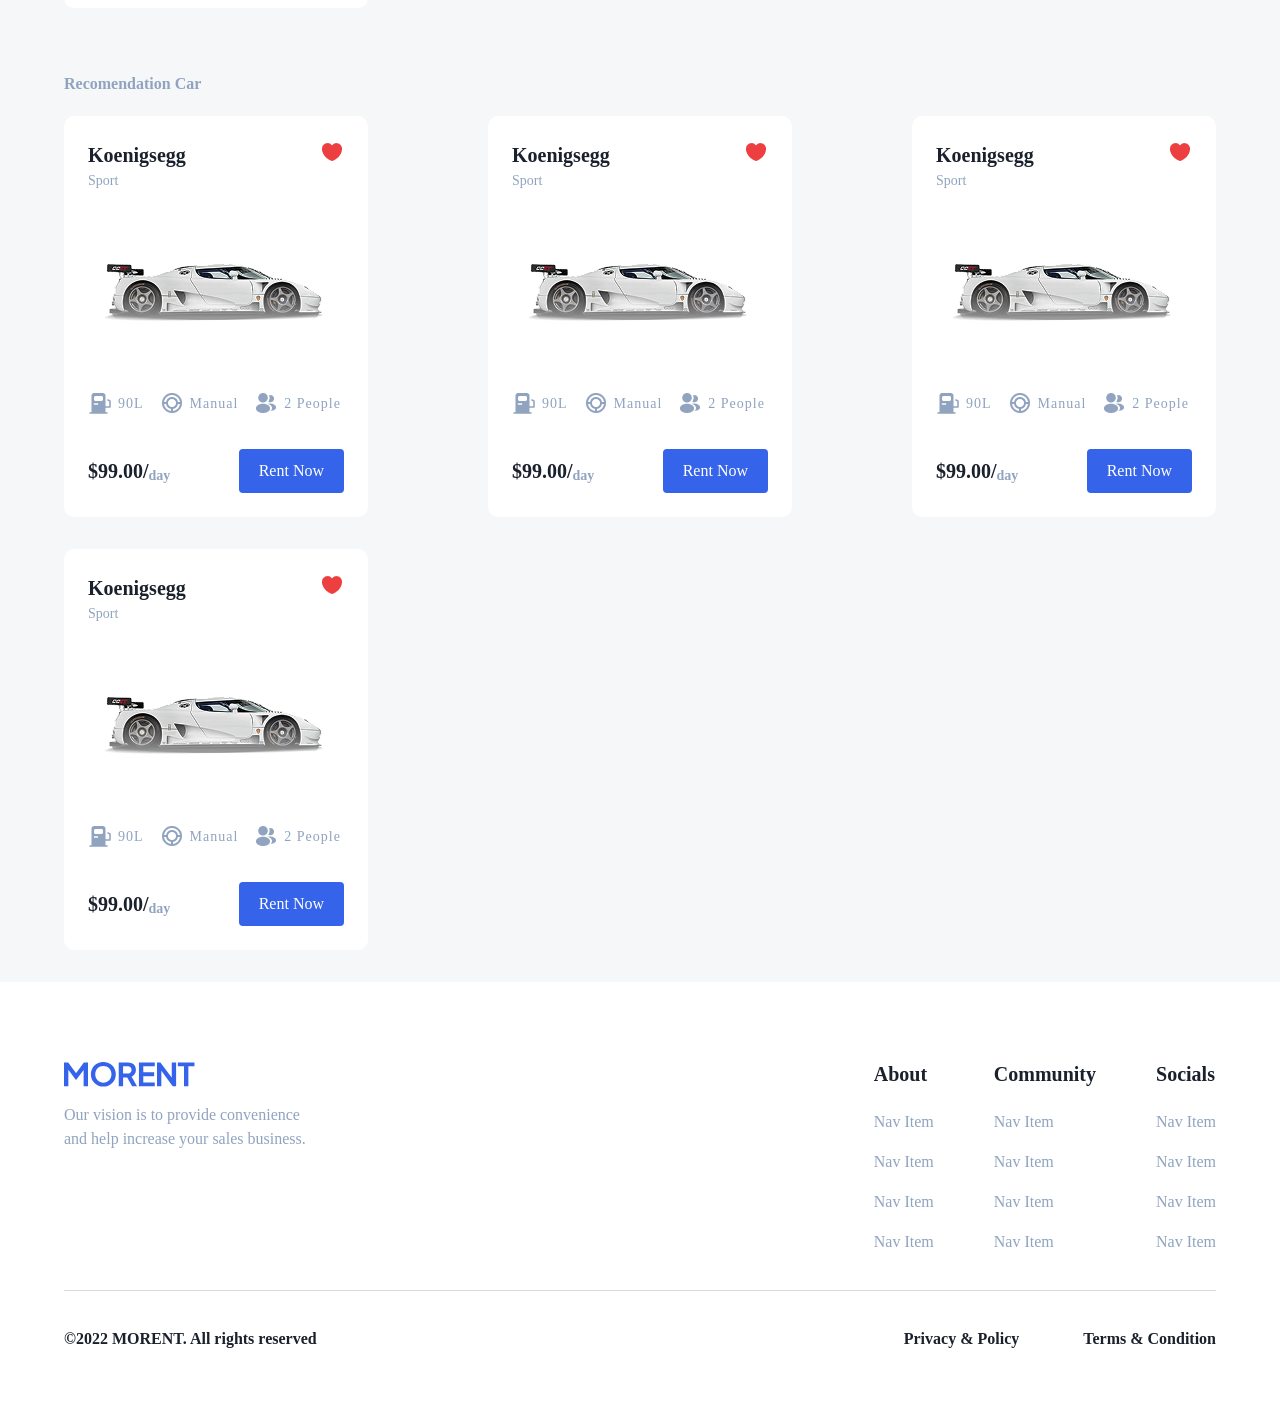
==== commit 075b18cc: "feat(header): improve responsive layout across breakpoints - Added responsive breakpoints for 1100px" ====
--- a/index.html
+++ b/index.html
@@ -22,7 +22,6 @@
                     <img src="assets/images/icons/search.png" alt="search icon">
                     <input type="text" placeholder="Search something here">
                     <a href="filter.html">
-
                         <img src="assets/images/icons/filter.png" alt="filter icon">
                     </a>
                 </div>
@@ -39,7 +38,7 @@
                     <img src="assets/images/icons/settings.png" alt="settings icon">
                 </div>
                 <div class="cta">
-                    <img src="assets/images/icons/profil.png" alt="profile icon">
+                    <img src="assets/images/icons/profile-picture.png" alt="profile picture">
                 </div>
             </div>
 
@@ -457,7 +456,7 @@
                     </a>
                     <p>Our vision is to provide convenience and help increase your sales business.</p>
                 </div>
-                <nav class="footer-nav" >
+                <nav class="footer-nav">
                     <div class="nav-group about">
                         <h4>About</h4>
                         <ul>
@@ -501,7 +500,7 @@
             </div>
         </footer>
 
-    </div>       
+    </div>
 
 
 
--- a/assets/css/style.css
+++ b/assets/css/style.css
@@ -67,8 +67,33 @@
         display: flex;
         gap: 20px;
         align-items: center;
-    }
-
+
+        .cta {
+            flex-shrink: 0;
+            padding: 10px;
+            outline: 1px solid #C3D4E9;
+            border-radius: 50%;
+            cursor: pointer;
+
+            img {
+                width: 24px;
+                height: 24px;
+            }
+
+            &:last-of-type {
+                padding: 0;
+                outline: none;
+                width: 44px;
+                height: 44px;
+
+                img {
+                    width: 100%;
+                    height: 100%;
+                    border-radius: inherit;
+                }
+            }
+        }
+    }
 }
 
 main {
@@ -323,9 +348,20 @@
             }
 
             .image {
+                position: relative;
                 display: flex;
                 justify-content: center;
                 padding-block: 64px;
+
+                &::after {
+                    content: '';
+                    display: block;
+                    position: absolute;
+                    width: 100%;
+                    height: 65px;
+                    transform: translateY(40%);
+                    background: linear-gradient(0deg, #ffffff, #ffffff00);
+                }
             }
 
             .spesifications {
@@ -560,6 +596,7 @@
                     width: var(--width);
                     height: var(--height);
                     cursor: pointer;
+                    transition-duration: .3s;
 
 
                     img {
@@ -577,7 +614,6 @@
                         background-size: 26.5px calc(var(--height)/4);
                         background-position-x: -5px;
                         overflow: hidden;
-                        transition-duration: .3s;
 
                         img {
                             object-fit: contain;
@@ -627,14 +663,15 @@
                     }
                 }
             }
+
             .description {
                 padding: 24px;
                 background-color: var(--white-color);
                 border-radius: 10px;
                 max-width: 492px;
-        
+
                 .description-header {
-        
+
                     h1 {
                         font-size: 32px;
                         color: var(--text-dark);
@@ -642,37 +679,37 @@
                         line-height: 150%;
                         letter-spacing: -3%;
                     }
-        
+
                     button.favorite {
                         height: fit-content;
                         background-color: transparent;
                     }
-        
+
                     .rating {
                         margin-top: 10px;
                         gap: 8px;
-        
+
                         .stars-wrapper {
                             gap: 2px;
-        
+
                             .star {}
-        
-                        }
-        
+
+                        }
+
                         .reviewers-count {
                             font-weight: 500;
                             fsont-size: 14px;
                             color: var(--secondary-color);
-        
+
                             span.amount {}
-        
+
                             span {
                                 text-transform: capitalize;
                             }
                         }
                     }
                 }
-        
+
                 p {
                     margin-block: 2rem;
                     font-size: 20px;
@@ -683,7 +720,7 @@
                     max-height: 120px;
                     overflow-y: auto;
                 }
-        
+
                 .specifications {
                     display: grid;
                     grid-template-columns: 1fr 1fr;
@@ -694,21 +731,21 @@
                     font-size: 20px;
                     letter-spacing: -2%;
                     text-transform: capitalize;
-        
+
                     .property {
                         color: var(--secondary-color);
                     }
-        
+
                     .value {
                         color: var(--text-dark);
                         font-weight: 600;
                     }
-        
-                }
-        
+
+                }
+
                 .description-footer {
                     margin-top: 68px;
-        
+
                     .price {
                         &>div>span {
                             &:first-of-type {
@@ -717,7 +754,7 @@
                                 letter-spacing: 0;
                                 line-height: 100%;
                             }
-        
+
                             &:last-of-type {
                                 font-weight: 700;
                                 font-size: 16px;
@@ -727,7 +764,7 @@
                                 align-self: flex-end;
                             }
                         }
-        
+
                         span.old-price {
                             font-weight: 700;
                             font-size: 16px;
@@ -737,7 +774,7 @@
                             text-decoration: line-through;
                         }
                     }
-        
+
                     button {
                         color: var(--white-color);
                         padding: 10px 20px;
@@ -751,11 +788,16 @@
         }
 
         section.reviews {
+
             padding: 24px;
             margin-block: 2rem;
+            background-color: var(--white-color);
+            border-radius: 10px;
+
             .reviews-header {
                 margin-bottom: 2rem;
                 gap: 12px;
+
                 h2 {
                     font-size: 20px;
                     font-weight: 600;
@@ -763,6 +805,7 @@
                     letter-spacing: -2%;
                     color: var(--text-dark);
                 }
+
                 span {
                     padding: 6px 12px;
                     background-color: var(--primary-color);
@@ -773,38 +816,79 @@
 
                 }
             }
+
             .reviews-wrapper {
-               li {
-                article {
-                    .article-header {
-                        .reviewer {
-                            img {
-                                width: 56px;
-                                height: 56px;
-                                border-radius: 50%;
+
+                li {
+
+                    article {
+
+                        --image-size: 56px;
+                        margin-bottom: 24px;
+                        letter-spacing: -2%;
+                        line-height: 150%;
+                        font-size: 14px;
+                        color: var(--secondary-color);
+
+                        .article-header {
+                            margin-bottom: 12px;
+
+                            .reviewer {
+                                gap: 1rem;
+
+                                img {
+                                    width: var(--image-size);
+                                    height: var(--image-size);
+                                    border-radius: 50%;
+                                }
+
+                                div {
+                                    h3 {
+                                        margin-bottom: .5rem;
+                                        font-weight: 700;
+                                        letter-spacing: -3%;
+                                        font-size: 20px;
+                                        color: var(--text-dark);
+                                        text-transform: capitalize;
+                                    }
+
+                                    span {}
+
+                                }
                             }
-                            div {
-                                h3 {
-
+
+                            .date-rating-wrapper {
+                                span {
+                                    margin-bottom: 0.5rem;
                                 }
-                                span {
-
+
+                                .stars-wrapper {
+                                    gap: 2px;
                                 }
-
                             }
                         }
-                        .date-rating-wrapper {
-                            span {
-
-                            }
-                            &>div {
-
-                            }
-                        }
-                    }
-
-                }
-               }
+
+                        p {
+                            margin-left: calc(var(--image-size) + 1rem);
+                            line-height: 200%;
+                            font-weight: 400;
+                        }
+
+                    }
+                }
+
+
+            }
+
+            button {
+                gap: 0.5rem;
+                padding: 10px 20px;
+                font-weight: 600;
+                line-height: 150%;
+                letter-spacing: -2%;
+                color: var(--secondary-color);
+                margin-inline: auto;
+                background: none;
             }
         }
 
@@ -966,4 +1050,86 @@
         transform: translateX(100%);
 
     }
+}
+
+
+@media (max-width: 1100px) {
+    header {
+
+        .search {
+            width: 340px;
+        }
+    }
+}
+
+@media (max-width: 960px) {
+    header {
+        .logo-search-wrapper {
+
+            .logo {
+                align-self: flex-start;
+            }
+
+            .search {
+                position: relative;
+
+
+            }
+        }
+
+        .cta-wrapper {
+            align-self: flex-start;
+
+            .cta {
+                display: none;
+
+                &:last-of-type {
+                    display: block;
+                }
+            }
+        }
+    }
+}
+
+@media (max-width: 860px) {
+    header {
+        height: 200px;
+        position: relative;
+
+        .logo-search-wrapper {
+            .logo {
+                position: absolute;
+                left: 0;
+                top: 32px;
+
+
+            }
+
+            .search {
+                position: absolute;
+                top: 120px;
+                left: 50%;
+                transform: translateX(-60%);
+                border-radius: 10px;
+
+                a {
+                    position: absolute;
+                    right: -69px;
+                    outline: 1px solid #c3d4e97c;
+                    padding: 12px;
+                    border-radius: 10px;
+                }
+            }
+        }
+
+        .cta-wrapper {
+
+            position: absolute;
+            right: 0;
+            top: 32px;
+
+
+
+        }
+    }
 }
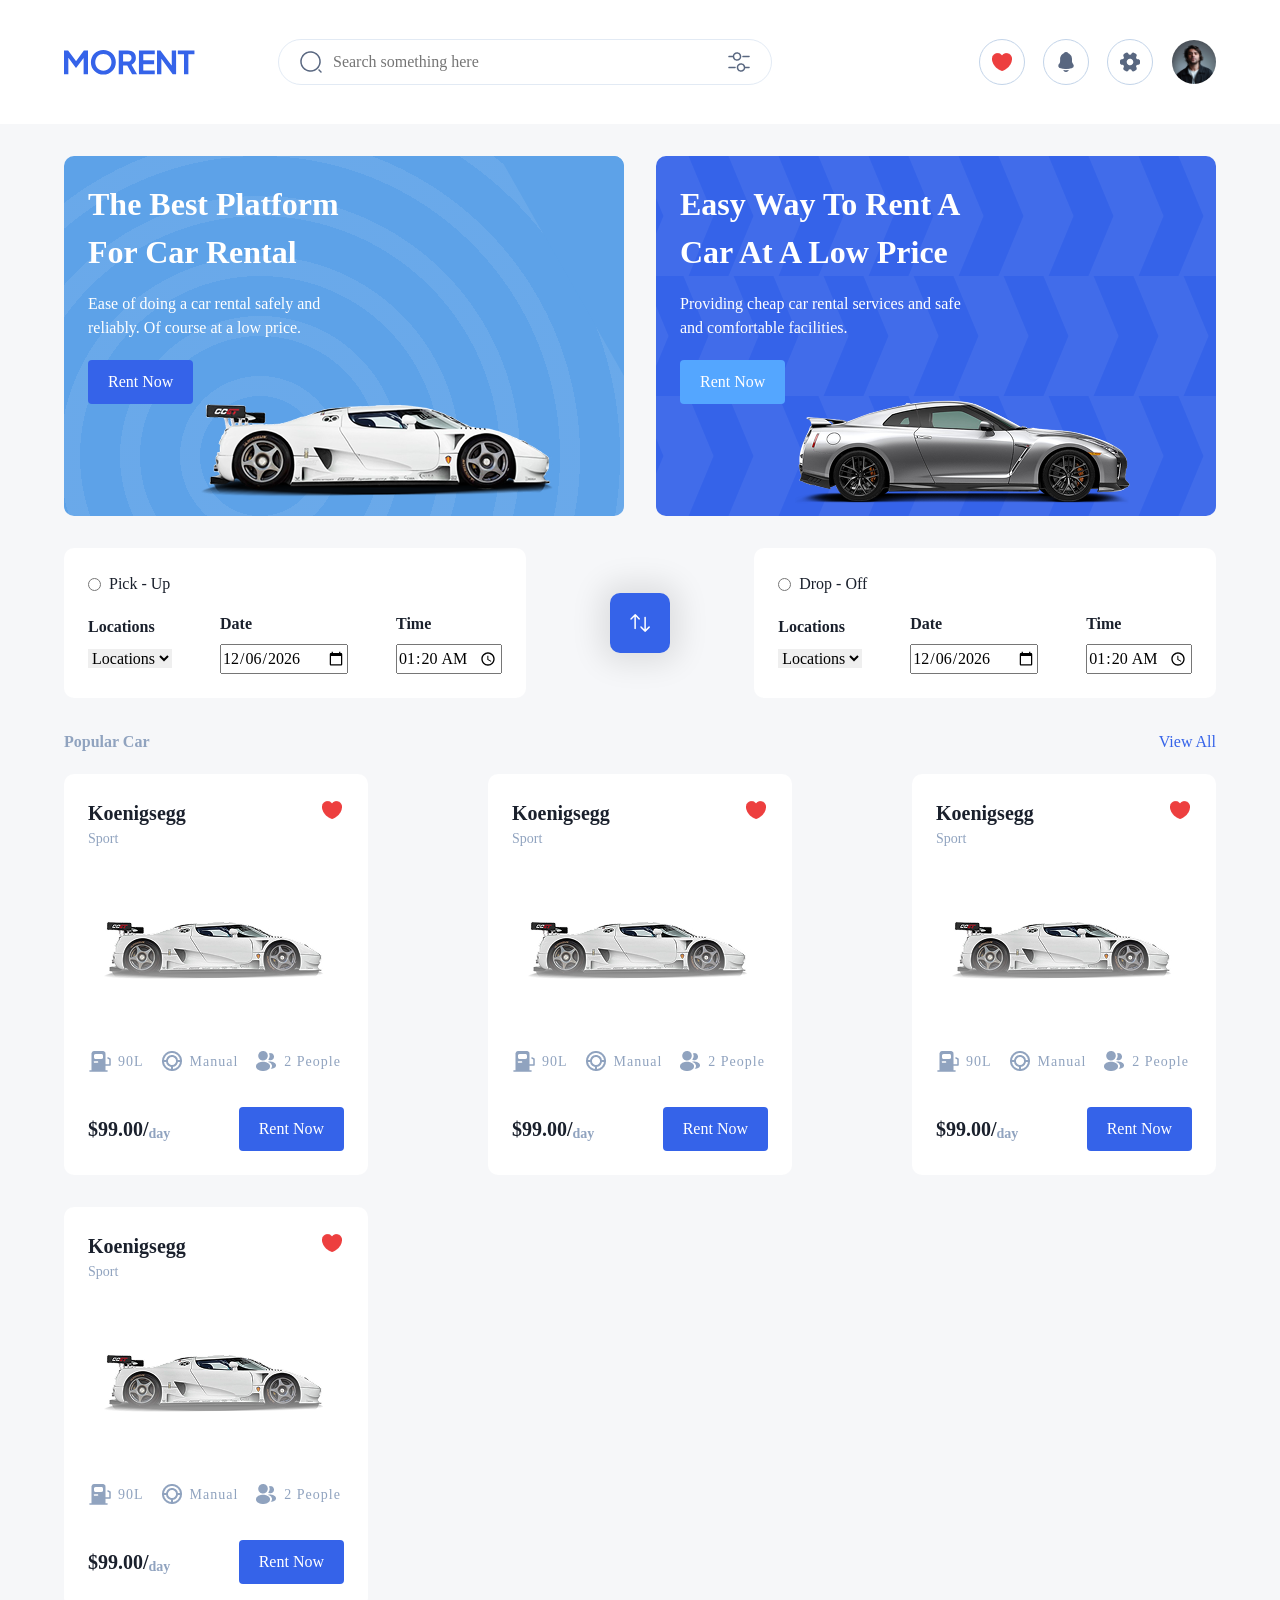
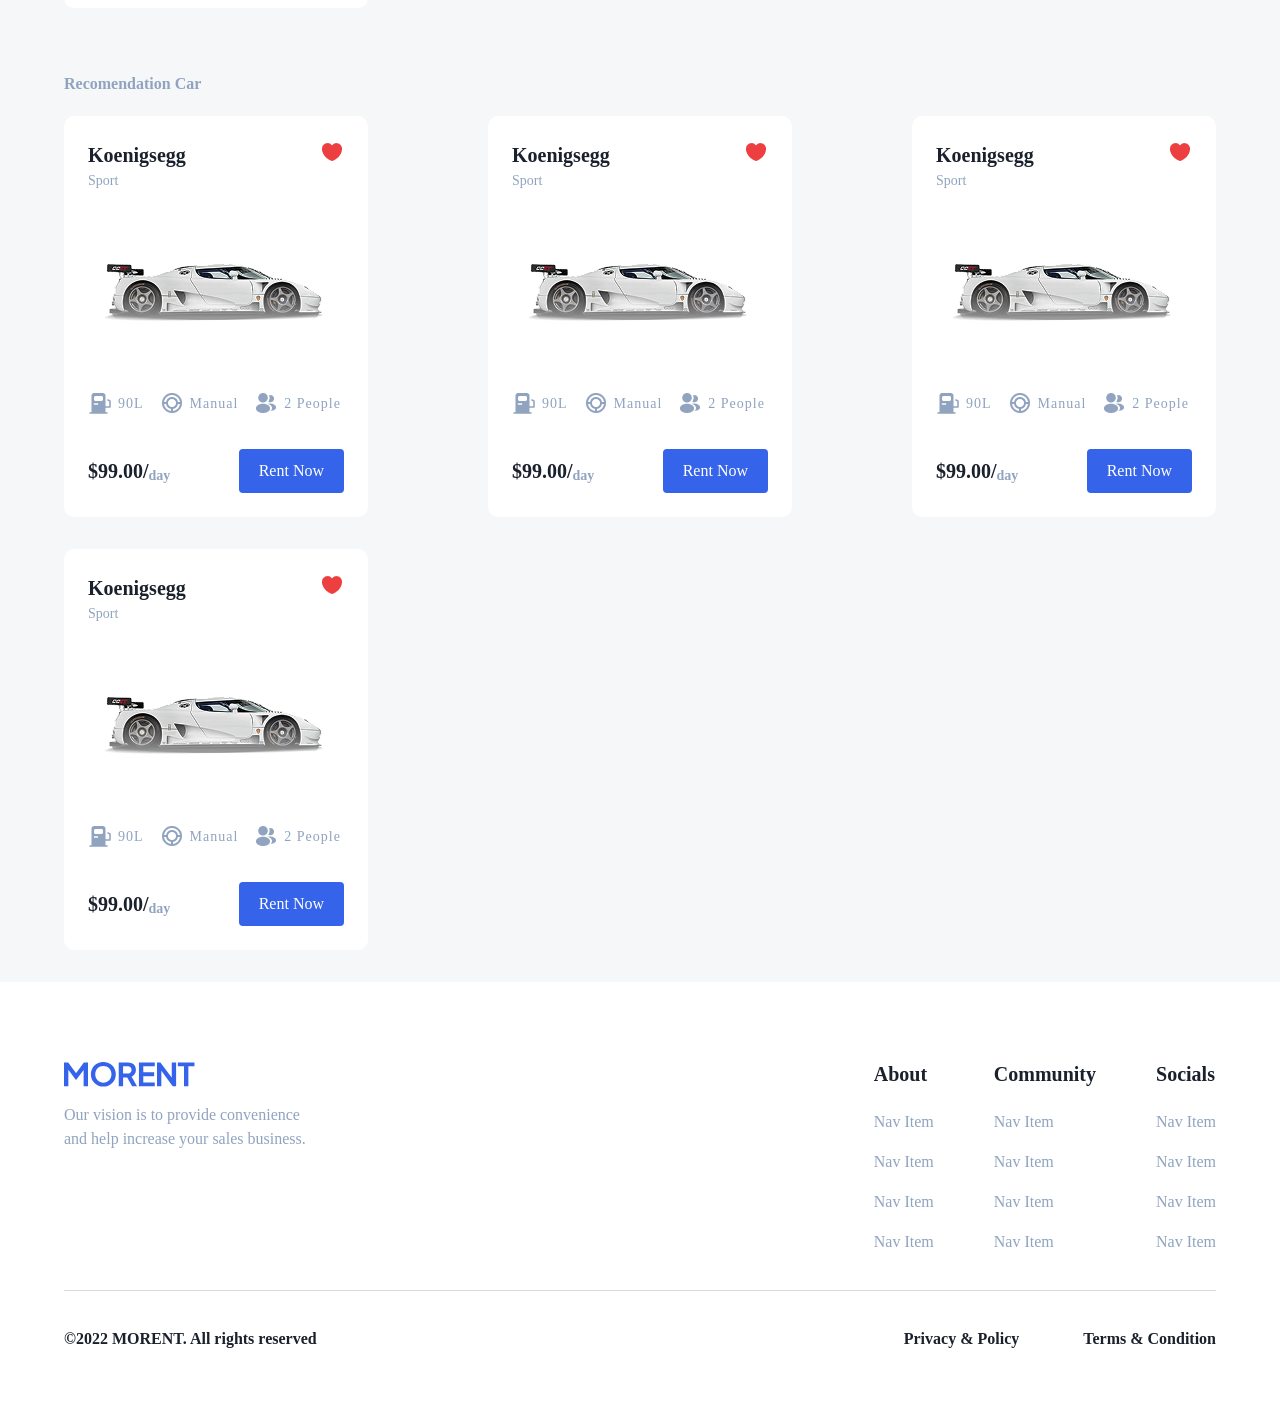
==== commit 15c6dd36: "feat: improve homepage responsiveness and initialize page-specific functionality - Improved homepage" ====
--- a/index.html
+++ b/index.html
@@ -76,7 +76,7 @@
                             <div class="location filter">
                                 <label for="cars">locations</label>
                                 <select name="cars" id="cars">
-                                    <option value="">Select your city</option>
+                                    <option value="">Locations</option>
                                     <option value="volvo">Volvo</option>
                                     <option value="saab">Saab</option>
                                     <option value="opel">Opel</option>
@@ -106,7 +106,7 @@
                             <div class="location filter">
                                 <label for="cars">locations</label>
                                 <select name="cars" id="cars">
-                                    <option value="">Select your city</option>
+                                    <option value="">Locations</option>
                                     <option value="volvo">Volvo</option>
                                     <option value="saab">Saab</option>
                                     <option value="opel">Opel</option>
@@ -504,7 +504,7 @@
 
 
 
-
+    <script src="app.js"></script>
 </body>
 
 </html>
--- a/assets/css/style.css
+++ b/assets/css/style.css
@@ -227,6 +227,8 @@
         display: flex;
         justify-content: space-between;
         align-items: center;
+        flex-wrap: wrap;
+        gap: 30px;
 
         .filters-wrapper {
             background-color: var(--white-color);
@@ -907,6 +909,8 @@
     .footer-inner-wrapper {
         display: flex;
         justify-content: space-between;
+        flex-wrap: wrap;
+        gap: 30px;
 
         .footer-logo {
             P {
@@ -921,6 +925,7 @@
         .footer-nav {
             display: flex;
             gap: 60px;
+            flex-wrap: wrap;
 
             .nav-group {
 
@@ -1052,6 +1057,15 @@
     }
 }
 
+
+@media (max-width: 1270px) {
+    section.pickup-dropoff-filter {
+
+        form {
+            flex-direction: column;
+        }
+    }
+}
 
 @media (max-width: 1100px) {
     header {
@@ -1132,4 +1146,93 @@
 
         }
     }
+}
+
+@media (max-width: 768px) {
+    section {
+        .wrapper {
+            justify-content: center;
+        }
+    }
+
+    section.pickup-dropoff-filter {
+
+        form {
+            gap: 0;
+        }
+
+        form button {
+            margin-block: -10px;
+            z-index: 2;
+        }
+    }
+}
+
+@media (max-width: 668px) {
+    footer {
+        .footer-inner-wrapper:last-of-type {
+            justify-content: center;
+        }
+    }
+
+    section.pickup-dropoff-filter {
+
+        form {
+            gap: 0;
+
+            & .filters-wrapper {
+                .body {
+                    gap: 20px;
+                }
+            }
+        }
+
+        form button {
+            margin-block: -10px;
+            z-index: 2;
+        }
+    }
+
+
+
+}
+
+@media (max-width: 500px) {
+    section.pickup-dropoff-filter {
+
+        form {
+
+            & .filters-wrapper {
+                padding: 1rem;
+
+                .body {
+                    flex-wrap: wrap;
+                    justify-content: center;
+                    gap: 40px;
+                }
+            }
+        }
+
+    }
+}
+
+@media (max-width: 480px) {
+    header {
+        .search {
+            width: 230px;
+        }
+    }
+
+}
+
+@media (max-width: 380px) {
+    header {
+        .logo-search-wrapper {
+
+            .search {
+                width: 205px;
+                left: 45%;
+            }
+        }
+    }
 }
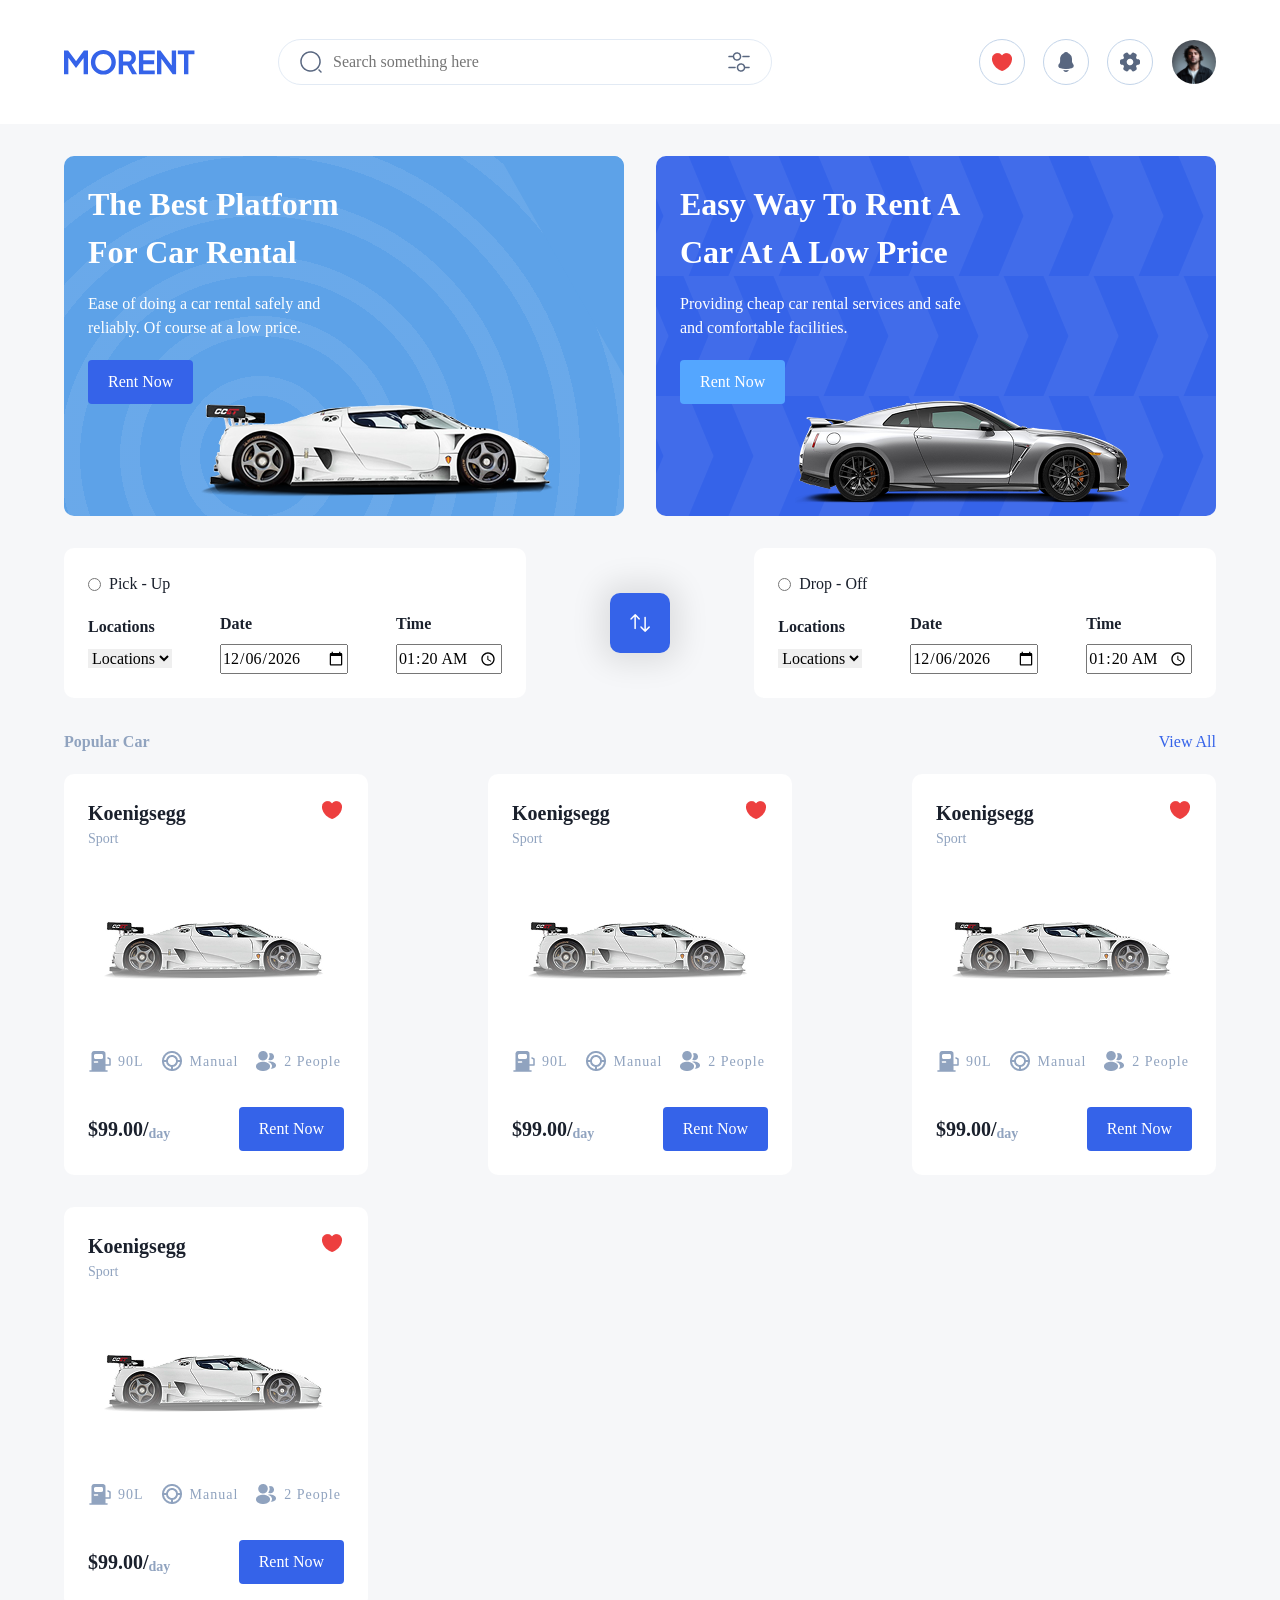
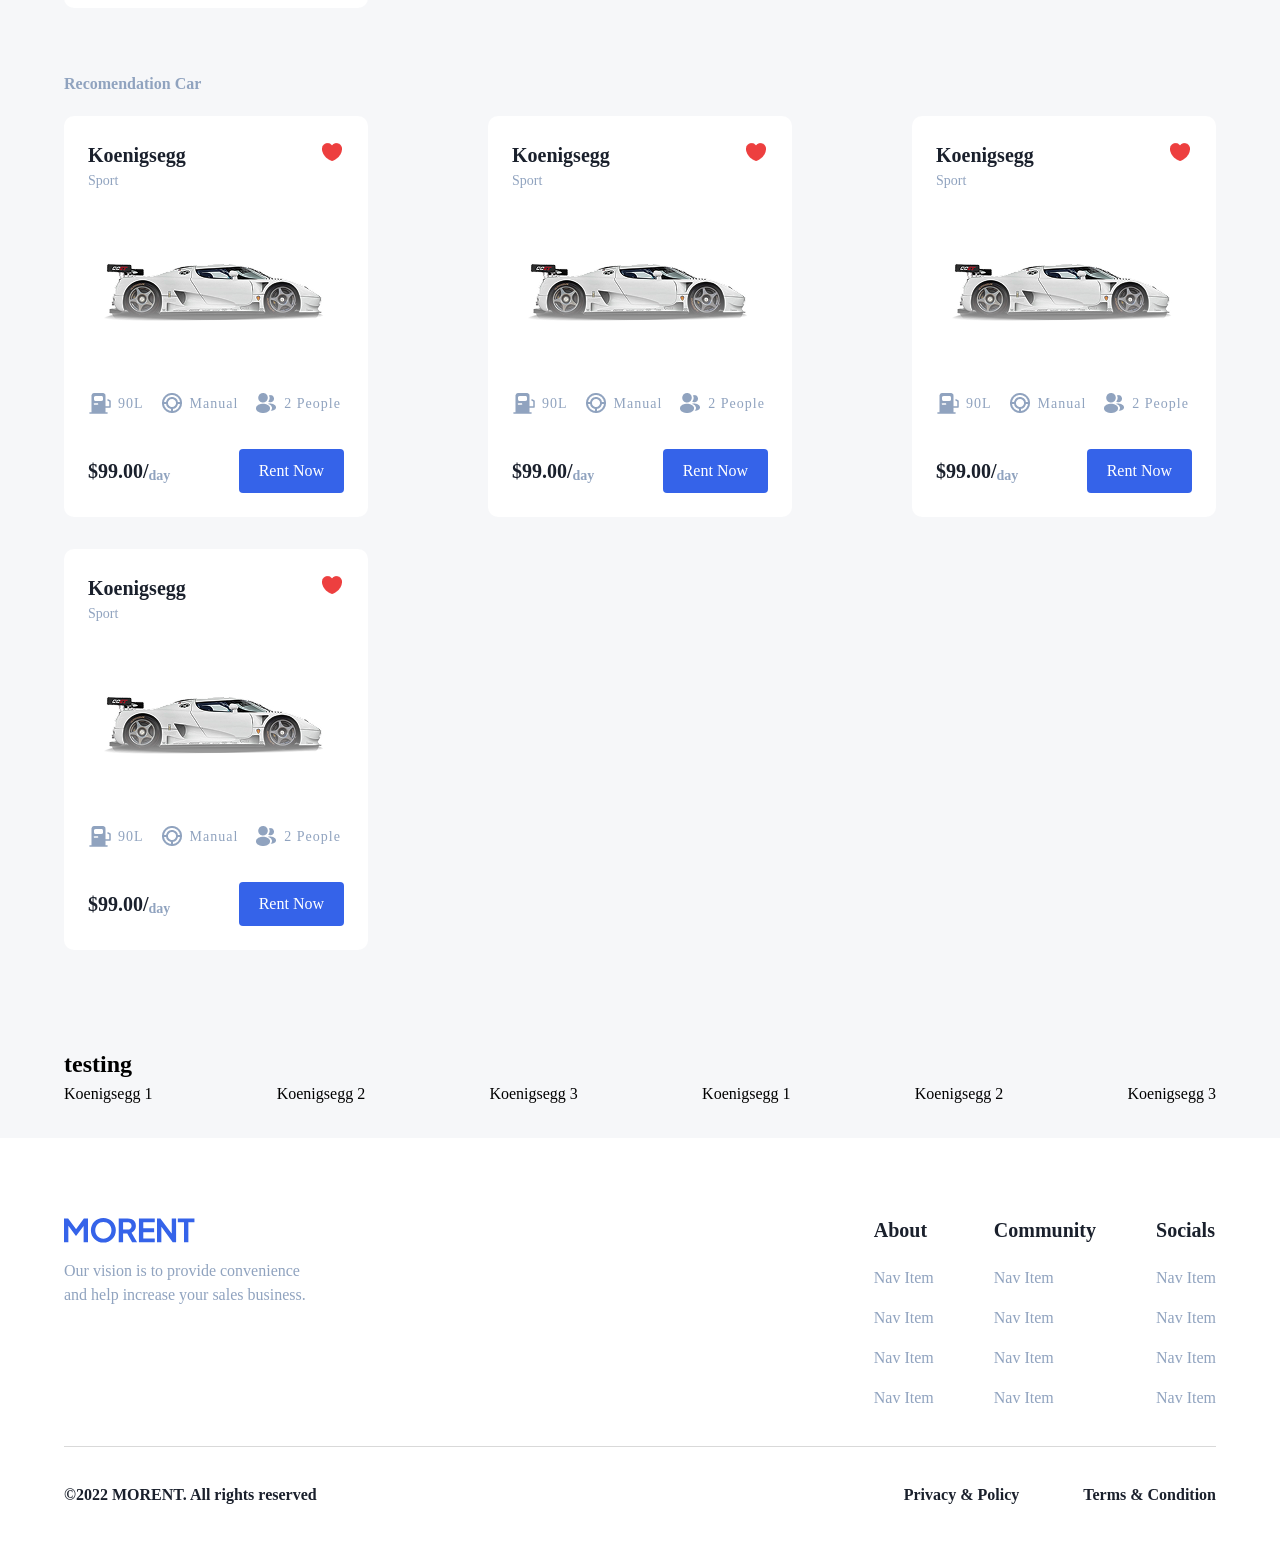
==== commit fa215fdd: "feat: add dynamic car rendering test section * Added a test `section.testing` section for dynamic re" ====
--- a/index.html
+++ b/index.html
@@ -37,7 +37,7 @@
                 <div class="cta">
                     <img src="assets/images/icons/settings.png" alt="settings icon">
                 </div>
-                <div class="cta">
+                <div id="mobile-menu" class="cta">
                     <img src="assets/images/icons/profile-picture.png" alt="profile picture">
                 </div>
             </div>
@@ -440,6 +440,15 @@
                 </div>
 
             </section>
+
+            <section class="testing">
+                <h2>testing</h2>
+                <div class="wrapper">
+                    
+                </div>
+
+            </section>
+
         </div>
 
 
@@ -504,7 +513,7 @@
 
 
 
-    <script src="app.js"></script>
+    <script src="app.js" type="module"></script>
 </body>
 
 </html>
--- a/assets/css/style.css
+++ b/assets/css/style.css
@@ -24,8 +24,20 @@
     justify-content: space-between;
 }
 
+.justify-center {
+    justify-content: center;
+}
+
+.justify-end {
+    justify-content: flex-end;
+}
+
 .align-center {
     align-items: center;
+}
+
+.flex-wrap {
+    flex-wrap: wrap;
 }
 
 header {
@@ -777,7 +789,7 @@
                         }
                     }
 
-                    button {
+                    a {
                         color: var(--white-color);
                         padding: 10px 20px;
                         line-height: 150%;
@@ -795,6 +807,8 @@
             margin-block: 2rem;
             background-color: var(--white-color);
             border-radius: 10px;
+            max-width: 1016px;
+            margin-inline: auto;
 
             .reviews-header {
                 margin-bottom: 2rem;
@@ -875,6 +889,11 @@
                             line-height: 200%;
                             font-weight: 400;
                         }
+                        button.read-more-btn {
+                            display: none;
+                            margin: 0;
+                            
+                        }
 
                     }
                 }
@@ -994,7 +1013,352 @@
 
 
 
-
+/* checkout form */
+
+section.checkout {
+    main {
+        padding: 32px;
+        background-color: var(--background-color);
+        gap: 2rem;
+
+        form {
+            fieldset {
+                margin-bottom: 32px;
+                border-radius: 10px;
+                padding: 24px;
+                border: none;
+                background-color: var(--white-color);
+                line-height: 150%;
+
+                legend {
+                    font-size: 20px;
+                    letter-spacing: -3%;
+                    font-weight: 700;
+                }
+
+                p,
+                span {
+                    font-size: 14px;
+                    font-weight: 500;
+                    letter-spacing: -2%;
+                    color: var(--secondary-color);
+                }
+
+
+                .grid {
+                    display: grid;
+                    grid-template-columns: repeat(2, 1fr);
+
+                    label {
+                        color: var(--text-dark);
+                        font-weight: 600;
+                        letter-spacing: -2%;
+                        display: block;
+                        text-transform: capitalize;
+                        padding-block: 24px 16px;
+
+                    }
+
+                    input,
+                    select {
+                        border: none;
+                        border-radius: 10px;
+                        background-color: var(--background-color);
+                        padding: 1rem 2rem;
+                        color: var(--secondary-color);
+                        text-transform: capitalize;
+                    }
+
+                }
+
+                /* pickup section */
+                .radio {
+                    font-size: 1rem;
+                    letter-spacing: -2%;
+                    font-weight: 600;
+                    line-height: 100%;
+                    text-transform: capitalize;
+                }
+
+                .pickup-dropoff {
+                    padding-top: 32px;
+                }
+
+                /* payment section */
+                .payment-methods {
+                    background-color: var(--white-color);
+                    margin-block: 32px;
+                    padding: 24px;
+                    border-radius: 10px;
+
+                    input,
+                    select {
+                        background-color: var(--white-color);
+                    }
+
+                    .payment {
+                        background-color: var(--background-color);
+                        margin-bottom: 24px;
+                        padding: 24px;
+                        border-radius: 10px;
+
+                        img {
+                            width: 90px;
+                            height: 20px;
+                        }
+
+                        ;
+                    }
+
+                }
+
+                /* confirmation */
+                .agree {
+                    background-color: var(--background-color);
+                    padding: 1rem 45px;
+                    margin-block: 24px;
+                    border-radius: 10px;
+
+                    label {
+                        color: var(--text-dark);
+                        font-weight: 600;
+                        letter-spacing: -2%;
+                        line-height: 150%;
+                    }
+                }
+
+                button {
+                    background-color: var(--primary-color);
+                    padding: 1rem 2rem;
+                    color: var(--white-color);
+                    font-size: 16px;
+                    font-weight: 600;
+                    letter-spacing: -2%;
+                    line-height: 150%;
+                    border-radius: 10px;
+                    text-transform: capitalize;
+                }
+
+                .confirmed {
+                    letter-spacing: -2%;
+                    line-height: 150%;
+
+                    img {
+                        margin-block: 2rem 1rem;
+                    }
+
+                    p {
+                        color: var(--text-dark);
+                        font-weight: 600;
+                        font-size: 16px;
+                        padding-bottom: 8px;
+                    }
+
+                    span {
+                        font-size: 14px;
+                        font-weight: 500%;
+                        color: var(--secondary-color);
+                    }
+                }
+
+            }
+
+        }
+
+        aside {
+            line-height: 150%;
+            letter-spacing: -2%;
+            padding: 24px;
+            background-color: var(--white-color);
+            border-radius: 10px;
+            /* height: fit-content; */
+            align-self: flex-start;
+
+            h3 {
+                font-size: 20px;
+                letter-spacing: -3%;
+                font-weight: 700;
+            }
+
+            p {
+                font-size: 14px;
+                font-weight: 500;
+                margin-top: 4px;
+                color: var(--secondary-color);
+            }
+
+            .image-title-wrapper {
+                padding-block: 2rem;
+                gap: 1rem;
+                border-bottom: 1px solid var(--secondary-color);
+
+                .thumbnail {
+
+                    --width: 132px;
+                    --height: 108px;
+                    border-radius: 10px;
+                    width: var(--width);
+                    height: var(--height);
+                    cursor: pointer;
+                    transition-duration: .3s;
+                    padding-inline: 8px;
+
+
+                    img {
+                        width: 100%;
+                        height: 100%;
+                        object-fit: cover;
+                        border-radius: 10px;
+                    }
+
+                    &:first-of-type {
+                        position: relative;
+
+                        background-color: #3563E9;
+                        background-image: url(../images/icons/rectangle.svg);
+                        background-size: 26.5px calc(var(--height)/4);
+                        background-position-x: -5px;
+                        overflow: hidden;
+
+                        img {
+                            object-fit: contain;
+                            position: relative;
+                            z-index: 2;
+                        }
+
+                        &::before {
+                            position: absolute;
+                            top: 46px;
+                            left: 0;
+                            right: 0;
+                            transform: translateY(-50%);
+                            content: "";
+                            background-color: inherit;
+                            background-image: inherit;
+                            background-size: inherit;
+                            background-position-x: 35px;
+                            width: inherit;
+                            height: calc(var(--height) / 4);
+                            display: inline-block;
+                            z-index: 1;
+                        }
+
+                        &::after {
+                            position: absolute;
+                            /* top: calc(var(--height)/3); */
+                            bottom: -17px;
+                            left: 0;
+                            right: 0;
+                            transform: translateY(-50%);
+                            content: "";
+                            background-color: inherit;
+                            background-image: inherit;
+                            background-size: inherit;
+                            background-position-x: 8px;
+                            width: inherit;
+                            height: calc(var(--height) / 4);
+                            display: inline-block;
+                            z-index: 1;
+                        }
+                    }
+
+
+                }
+
+            }
+
+            h1 {
+                font-size: 2rem;
+                letter-spacing: -3%;
+                margin-bottom: 8px;
+                font-weight: 700;
+            }
+
+            .rating {
+                gap: .5rem;
+
+                .stars-wrapper {}
+
+                .reviewers-count {
+                    span {
+                        font-size: 14px;
+                        font-weight: 500;
+                        color: var(--secondary-color);
+                    }
+                }
+
+            }
+
+            .rental-price {
+                margin-block: 2rem;
+
+                .subtotal,
+                .tax {
+                    span {
+                        &:first-child {
+                            font-weight: 500;
+                            color: var(--secondary-color);
+                        }
+
+                        &:last-child {
+                            font-weight: 600;
+                            color: var(--text-dark);
+                        }
+
+                    }
+                }
+            }
+
+            .promo-wrapper {
+                margin-bottom: 2rem;
+
+                input {
+                    background-color: var(--background-color);
+                    border: none;
+                    border-top-left-radius: 10px;
+                    border-bottom-left-radius: 10px;
+
+                    padding: 1rem 2rem;
+                    flex-grow: 1;
+                }
+
+                button {
+                    cursor: pointer;
+                    font-weight: 600;
+                    text-transform: capitalize;
+                    padding-right: 2rem;
+                    border-top-right-radius: 10px;
+                    border-bottom-right-radius: 10px;
+                    background-color: var(--background-color);
+                }
+            }
+
+            .total-price {
+                p {
+                    font-size: 20px;
+                    font-weight: 700;
+                    letter-spacing: -3%;
+                    color: var(--text-dark);
+
+                }
+
+                span {
+                    font-size: 14px;
+                    font-weight: 500;
+                    color: var(--secondary-color);
+
+                }
+
+                >span {
+                    font-weight: 700;
+                    letter-spacing: 0;
+                    font-size: 2rem;
+                    color: var(--text-dark);
+                }
+            }
+        }
+    }
+}
 
 
 
@@ -1101,14 +1465,57 @@
                     display: block;
                 }
             }
-        }
+
+            &.expanded {
+                flex-direction: column-reverse;
+                position: absolute;
+                right: calc(5% - 1rem);
+                top: calc(40px - 1rem);
+                padding: 1rem;
+                background-color: rgb(130 144 212 / 20%);
+                border-radius: 34px;
+                backdrop-filter: blur(13px);
+                z-index: 2;
+
+                .cta {
+                    display: block;
+                }
+            }
+        }
+
+    }
+
+    section.ads {
+        article.ad {
+            line-height: 120%;
+            height: 300px;
+
+            h2 {
+                font-size: 28px;
+                margin-bottom: .5rem;
+            }
+
+            p {
+                font-size: 14px;
+                margin-bottom: .5rem;
+            }
+
+            button {
+                padding: 5px 10px;
+            }
+
+            img {
+                width: 70%;
+            }
+        }
+
     }
 }
 
 @media (max-width: 860px) {
     header {
         height: 200px;
-        position: relative;
+        /* position: relative; */
 
         .logo-search-wrapper {
             .logo {
@@ -1136,7 +1543,7 @@
             }
         }
 
-        .cta-wrapper {
+        /* .cta-wrapper {
 
             position: absolute;
             right: 0;
@@ -1144,7 +1551,7 @@
 
 
 
-        }
+        } */
     }
 }
 
@@ -1166,6 +1573,18 @@
             z-index: 2;
         }
     }
+
+    section.ads {
+        justify-content: center;
+
+        article.ad {
+            width: 90%;
+
+            &:last-child {
+                display: none;
+            }
+        }
+    }
 }
 
 @media (max-width: 668px) {
@@ -1193,8 +1612,98 @@
         }
     }
 
-
-
+    section.details-page {
+        & .details {
+            & section.reviews {
+                & .reviews-wrapper {
+                    & li {
+                        & article {
+                            p {
+                                display: -webkit-box;
+                                -webkit-box-orient: vertical;
+                                -webkit-line-clamp: 2;
+                                overflow: hidden;
+                                &.expand{-webkit-line-clamp: unset;}
+                            }
+                            button.read-more-btn {
+                                display:block;
+                                padding: 2px;
+                                text-transform: capitalize;
+                                font-weight: 400;
+                            }
+                        }
+                    }
+                }
+            }
+        }
+    }
+
+
+}
+
+@media (max-width:560px) {
+    section.details-page {
+        .details {
+            &>div {
+                .image-gallery {
+                    article.preview {
+                        --width: 400px;
+                        --height: 300px;
+                        margin-inline: auto;
+
+                        h2 {
+                            font-size: 20px;
+
+                        }
+
+                        p {
+                            font-size: 16px;
+                        }
+
+                        img {
+                            max-width: 260px;
+                        }
+                    }
+
+                    .thumbnails {
+                        .thumbnail {
+                            --width: 120px;
+                            --height: 105px;
+                        }
+                    }
+                }
+
+                .description {
+                    p {
+                        line-height: 150%;
+                        font-size: 1rem;
+                    }
+
+                    .specifications {
+                        font-size: 1rem;
+                    }
+
+                    .description-footer {
+                        margin-top: 2rem;
+
+                        .price {
+                            &>div>span {
+
+                                &:first-of-type {
+                                    font-size: 20px;
+                                }
+
+                                &:last-of-type {
+                                    font-size: 12px;
+                                }
+                            }
+                        }
+                    }
+                }
+
+            }
+        }
+    }
 }
 
 @media (max-width: 500px) {
@@ -1223,6 +1732,54 @@
         }
     }
 
+    section.details-page {
+        .details {
+            &>div {
+                .image-gallery {
+                    article.preview {
+                        --width: 290px;
+                        --height: 210px;
+
+                        h2 {
+                            font-size: 1rem;
+
+                        }
+
+                        p {
+                            font-size: 12px;
+                        }
+
+                        img {
+                            max-width: 190px;
+                        }
+                    }
+
+                    .thumbnails {
+                        .thumbnail {
+                            --width: 82px;
+                            --height: 64px;
+                        }
+                    }
+                }
+
+                .description {
+                    padding: 12px;
+
+                    p {
+
+                        font-size: 1rem;
+                    }
+
+                    .specifications {
+                        font-size: 1rem;
+                    }
+
+                }
+
+            }
+        }
+    }
+
 }
 
 @media (max-width: 380px) {
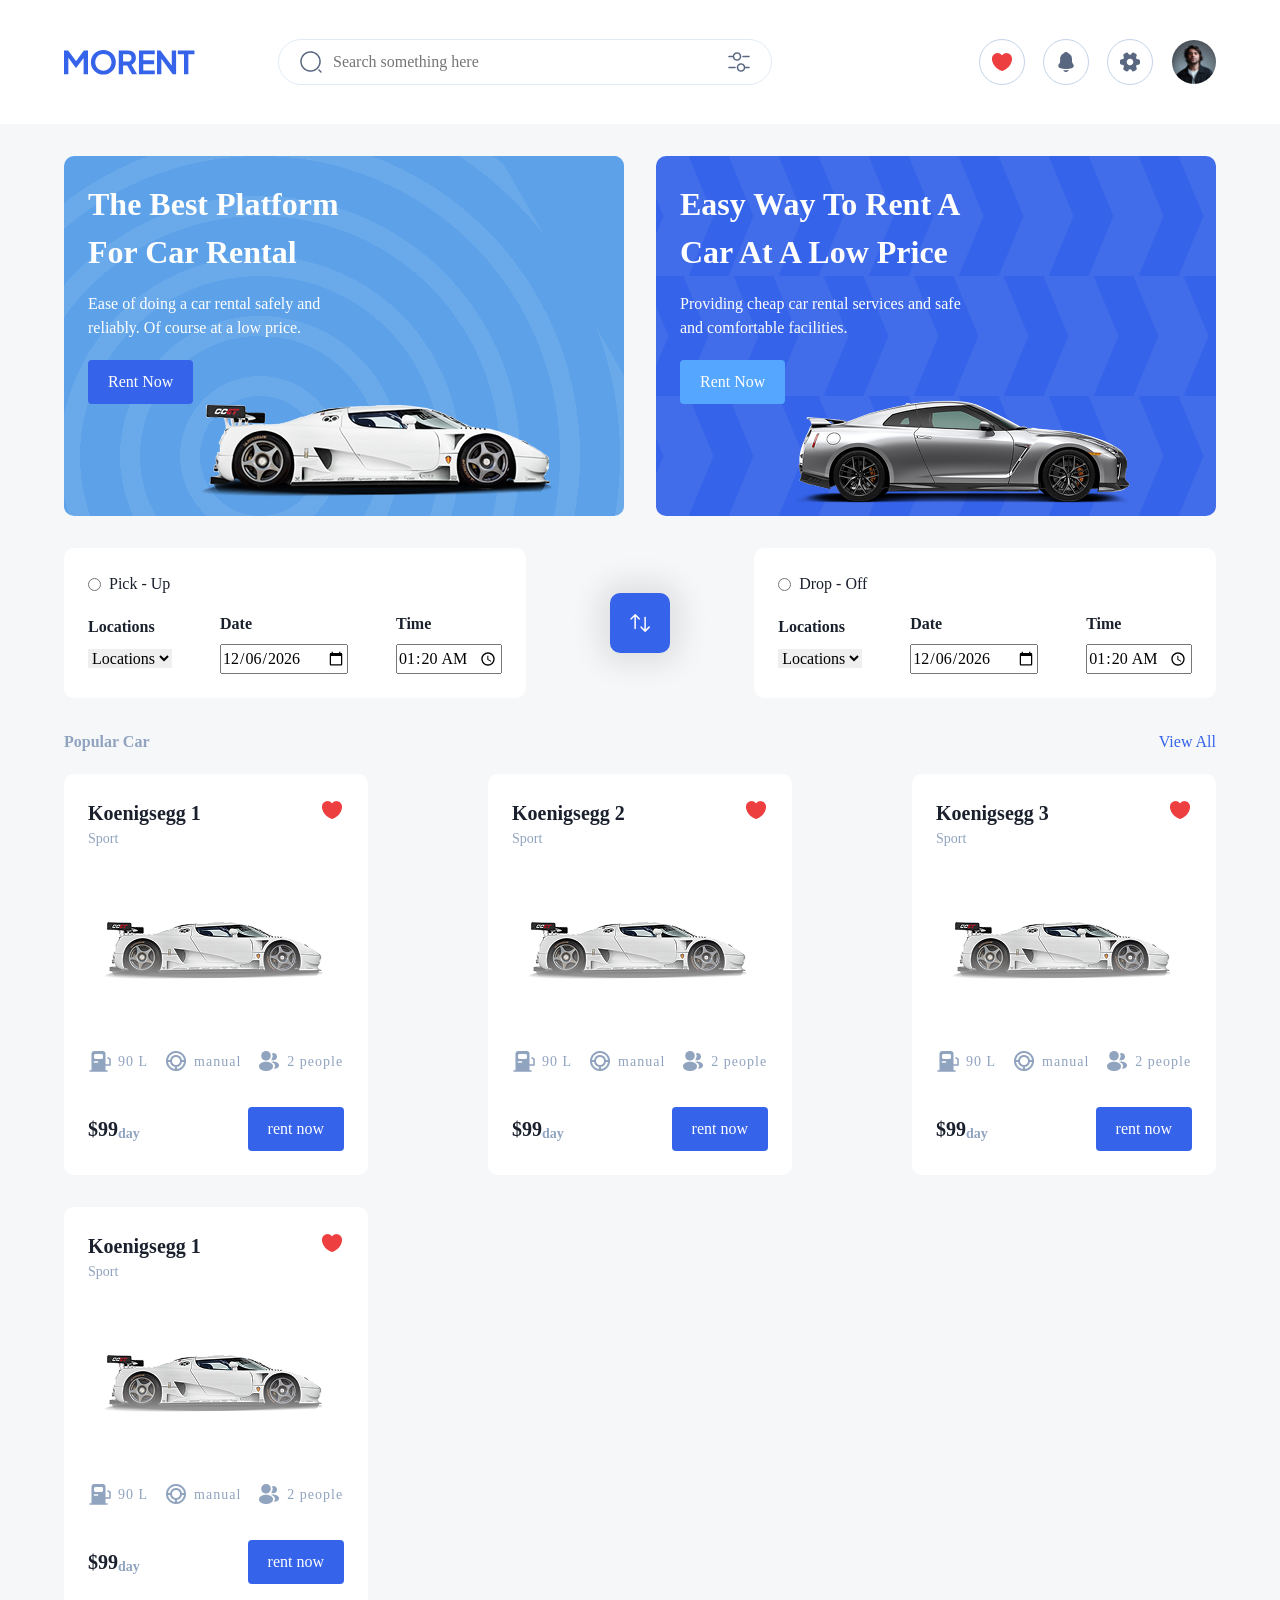
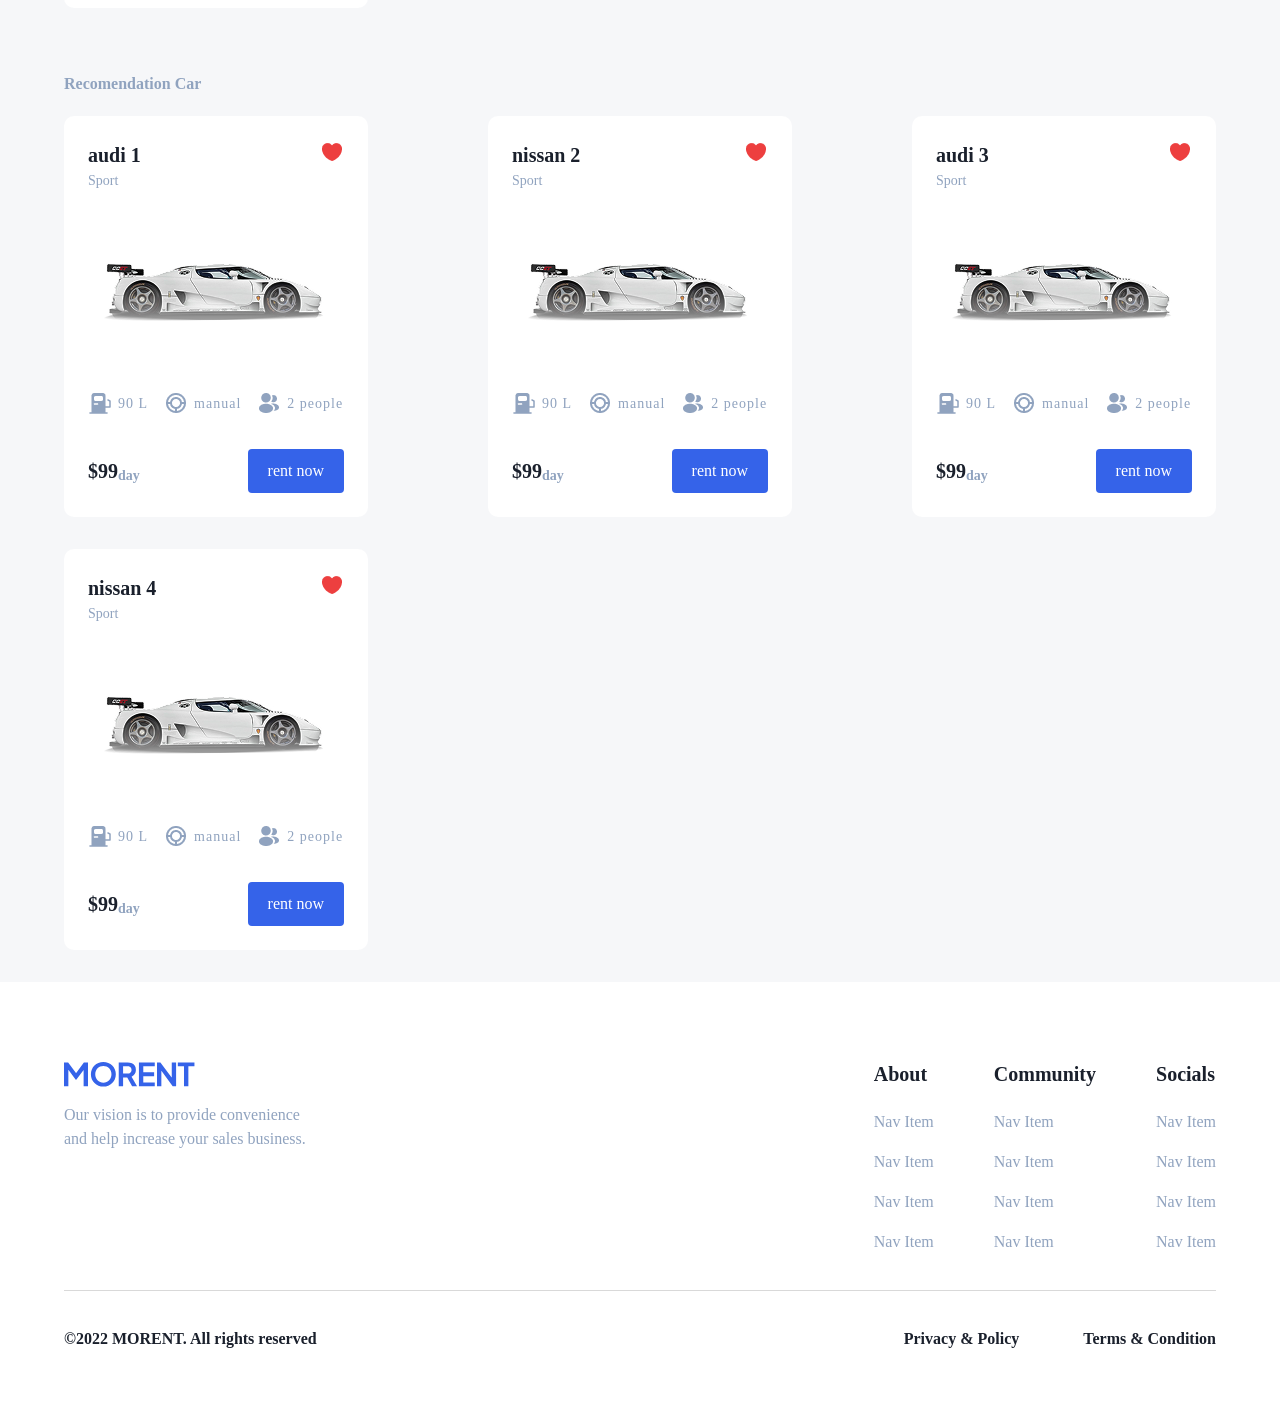
==== commit 5a2648af: "feat: add dynamic car card rendering across pages Added renderProducts(data, wrapper) function in fu" ====
--- a/index.html
+++ b/index.html
@@ -131,323 +131,30 @@
 
 
         <div class="container">
-            <section>
+            <section class="popular-car">
                 <div class="header">
                     <h2>popular car</h2>
                     <a href="">view all</a>
                 </div>
                 <div class="wrapper">
-                    <article class="card">
-                        <div class="header">
-                            <div>
-                                <h3>Koenigsegg</h3>
-                                <p>Sport</p>
-                            </div>
-                            <img src="assets/images/icons/heart.png" alt="heart icon">
-                        </div>
-                        <div class="image">
-                            <img src="assets/images/koenigsegg.png" alt="koenigsegg image">
-                        </div>
-                        <div class="spesifications">
-                            <div>
-                                <img src="assets/images/icons/gas-station.png" alt="gas-station icon">
-                                <span>90L</span>
-                            </div>
-                            <div>
-                                <img src="assets/images/icons/transmission.png" alt="transmission icon">
-                                <span>Manual</span>
-                            </div>
-                            <div>
-                                <img src="assets/images/icons/capacity.png" alt="capacity icon">
-                                <span>2 People</span>
-                            </div>
-
-                        </div>
-                        <div class="footer">
-                            <div class="price-wrapper">
-                                <span>$99.00/</span>
-                                <span>day</span>
-                            </div>
-                            <div class="rent-now">
-                                <a href="product-details.html">Rent Now</a>
-                            </div>
-                        </div>
-                    </article>
-                    <article class="card">
-                        <div class="header">
-                            <div>
-                                <h3>Koenigsegg</h3>
-                                <p>Sport</p>
-                            </div>
-                            <img src="assets/images/icons/heart.png" alt="heart icon">
-                        </div>
-                        <div class="image">
-                            <img src="assets/images/koenigsegg.png" alt="koenigsegg image">
-                        </div>
-                        <div class="spesifications">
-                            <div>
-                                <img src="assets/images/icons/gas-station.png" alt="gas-station icon">
-                                <span>90L</span>
-                            </div>
-                            <div>
-                                <img src="assets/images/icons/transmission.png" alt="transmission icon">
-                                <span>Manual</span>
-                            </div>
-                            <div>
-                                <img src="assets/images/icons/capacity.png" alt="capacity icon">
-                                <span>2 People</span>
-                            </div>
-
-                        </div>
-                        <div class="footer">
-                            <div class="price-wrapper">
-                                <span>$99.00/</span>
-                                <span>day</span>
-                            </div>
-                            <div class="rent-now">
-                                <a href="#">Rent Now</a>
-                            </div>
-                        </div>
-                    </article>
-                    <article class="card">
-                        <div class="header">
-                            <div>
-                                <h3>Koenigsegg</h3>
-                                <p>Sport</p>
-                            </div>
-                            <img src="assets/images/icons/heart.png" alt="heart icon">
-                        </div>
-                        <div class="image">
-                            <img src="assets/images/koenigsegg.png" alt="koenigsegg image">
-                        </div>
-                        <div class="spesifications">
-                            <div>
-                                <img src="assets/images/icons/gas-station.png" alt="gas-station icon">
-                                <span>90L</span>
-                            </div>
-                            <div>
-                                <img src="assets/images/icons/transmission.png" alt="transmission icon">
-                                <span>Manual</span>
-                            </div>
-                            <div>
-                                <img src="assets/images/icons/capacity.png" alt="capacity icon">
-                                <span>2 People</span>
-                            </div>
-
-                        </div>
-                        <div class="footer">
-                            <div class="price-wrapper">
-                                <span>$99.00/</span>
-                                <span>day</span>
-                            </div>
-                            <div class="rent-now">
-                                <a href="#">Rent Now</a>
-                            </div>
-                        </div>
-                    </article>
-                    <article class="card">
-                        <div class="header">
-                            <div>
-                                <h3>Koenigsegg</h3>
-                                <p>Sport</p>
-                            </div>
-                            <img src="assets/images/icons/heart.png" alt="heart icon">
-                        </div>
-                        <div class="image">
-                            <img src="assets/images/koenigsegg.png" alt="koenigsegg image">
-                        </div>
-                        <div class="spesifications">
-                            <div>
-                                <img src="assets/images/icons/gas-station.png" alt="gas-station icon">
-                                <span>90L</span>
-                            </div>
-                            <div>
-                                <img src="assets/images/icons/transmission.png" alt="transmission icon">
-                                <span>Manual</span>
-                            </div>
-                            <div>
-                                <img src="assets/images/icons/capacity.png" alt="capacity icon">
-                                <span>2 People</span>
-                            </div>
-
-                        </div>
-                        <div class="footer">
-                            <div class="price-wrapper">
-                                <span>$99.00/</span>
-                                <span>day</span>
-                            </div>
-                            <div class="rent-now">
-                                <a href="#">Rent Now</a>
-                            </div>
-                        </div>
-                    </article>
-
-                </div>
-
-            </section>
-        </div>
-
-        <div class="container">
-            <section>
+
+
+                </div>
+
+            </section>
+        </div>
+
+        <div class="container">
+            <section class="recomendation-car">
                 <div class="header">
                     <h2>recomendation car</h2>
                 </div>
                 <div class="wrapper">
-                    <article class="card">
-                        <div class="header">
-                            <div>
-                                <h3>Koenigsegg</h3>
-                                <p>Sport</p>
-                            </div>
-                            <img src="assets/images/icons/heart.png" alt="heart icon">
-                        </div>
-                        <div class="image">
-                            <img src="assets/images/koenigsegg.png" alt="koenigsegg image">
-                        </div>
-                        <div class="spesifications">
-                            <div>
-                                <img src="assets/images/icons/gas-station.png" alt="gas-station icon">
-                                <span>90L</span>
-                            </div>
-                            <div>
-                                <img src="assets/images/icons/transmission.png" alt="transmission icon">
-                                <span>Manual</span>
-                            </div>
-                            <div>
-                                <img src="assets/images/icons/capacity.png" alt="capacity icon">
-                                <span>2 People</span>
-                            </div>
-
-                        </div>
-                        <div class="footer">
-                            <div class="price-wrapper">
-                                <span>$99.00/</span>
-                                <span>day</span>
-                            </div>
-                            <div class="rent-now">
-                                <a href="#">Rent Now</a>
-                            </div>
-                        </div>
-                    </article>
-                    <article class="card">
-                        <div class="header">
-                            <div>
-                                <h3>Koenigsegg</h3>
-                                <p>Sport</p>
-                            </div>
-                            <img src="assets/images/icons/heart.png" alt="heart icon">
-                        </div>
-                        <div class="image">
-                            <img src="assets/images/koenigsegg.png" alt="koenigsegg image">
-                        </div>
-                        <div class="spesifications">
-                            <div>
-                                <img src="assets/images/icons/gas-station.png" alt="gas-station icon">
-                                <span>90L</span>
-                            </div>
-                            <div>
-                                <img src="assets/images/icons/transmission.png" alt="transmission icon">
-                                <span>Manual</span>
-                            </div>
-                            <div>
-                                <img src="assets/images/icons/capacity.png" alt="capacity icon">
-                                <span>2 People</span>
-                            </div>
-
-                        </div>
-                        <div class="footer">
-                            <div class="price-wrapper">
-                                <span>$99.00/</span>
-                                <span>day</span>
-                            </div>
-                            <div class="rent-now">
-                                <a href="#">Rent Now</a>
-                            </div>
-                        </div>
-                    </article>
-                    <article class="card">
-                        <div class="header">
-                            <div>
-                                <h3>Koenigsegg</h3>
-                                <p>Sport</p>
-                            </div>
-                            <img src="assets/images/icons/heart.png" alt="heart icon">
-                        </div>
-                        <div class="image">
-                            <img src="assets/images/koenigsegg.png" alt="koenigsegg image">
-                        </div>
-                        <div class="spesifications">
-                            <div>
-                                <img src="assets/images/icons/gas-station.png" alt="gas-station icon">
-                                <span>90L</span>
-                            </div>
-                            <div>
-                                <img src="assets/images/icons/transmission.png" alt="transmission icon">
-                                <span>Manual</span>
-                            </div>
-                            <div>
-                                <img src="assets/images/icons/capacity.png" alt="capacity icon">
-                                <span>2 People</span>
-                            </div>
-
-                        </div>
-                        <div class="footer">
-                            <div class="price-wrapper">
-                                <span>$99.00/</span>
-                                <span>day</span>
-                            </div>
-                            <div class="rent-now">
-                                <a href="#">Rent Now</a>
-                            </div>
-                        </div>
-                    </article>
-                    <article class="card">
-                        <div class="header">
-                            <div>
-                                <h3>Koenigsegg</h3>
-                                <p>Sport</p>
-                            </div>
-                            <img src="assets/images/icons/heart.png" alt="heart icon">
-                        </div>
-                        <div class="image">
-                            <img src="assets/images/koenigsegg.png" alt="koenigsegg image">
-                        </div>
-                        <div class="spesifications">
-                            <div>
-                                <img src="assets/images/icons/gas-station.png" alt="gas-station icon">
-                                <span>90L</span>
-                            </div>
-                            <div>
-                                <img src="assets/images/icons/transmission.png" alt="transmission icon">
-                                <span>Manual</span>
-                            </div>
-                            <div>
-                                <img src="assets/images/icons/capacity.png" alt="capacity icon">
-                                <span>2 People</span>
-                            </div>
-
-                        </div>
-                        <div class="footer">
-                            <div class="price-wrapper">
-                                <span>$99.00/</span>
-                                <span>day</span>
-                            </div>
-                            <div class="rent-now">
-                                <a href="#">Rent Now</a>
-                            </div>
-                        </div>
-                    </article>
-                </div>
-
-            </section>
-
-            <section class="testing">
-                <h2>testing</h2>
-                <div class="wrapper">
-                    
-                </div>
-
-            </section>
+
+                </div>
+
+            </section>
+
 
         </div>
 
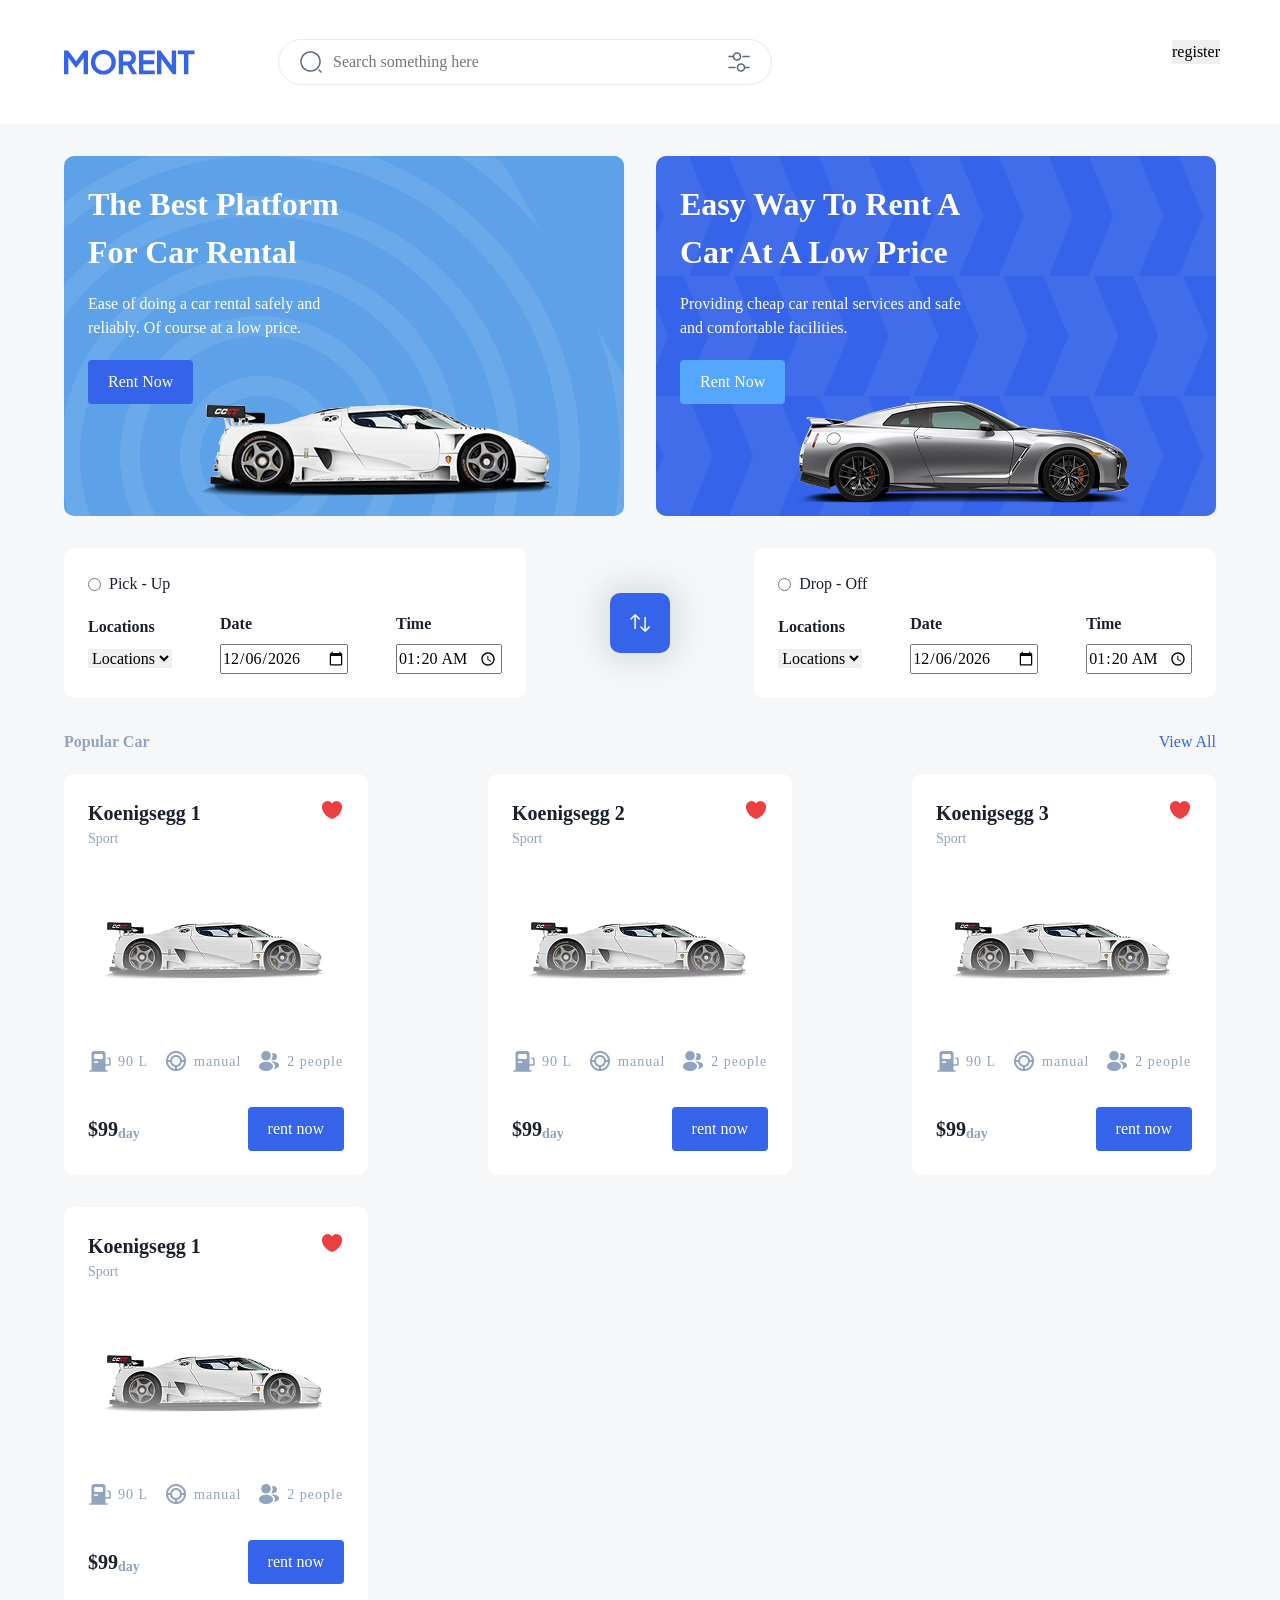
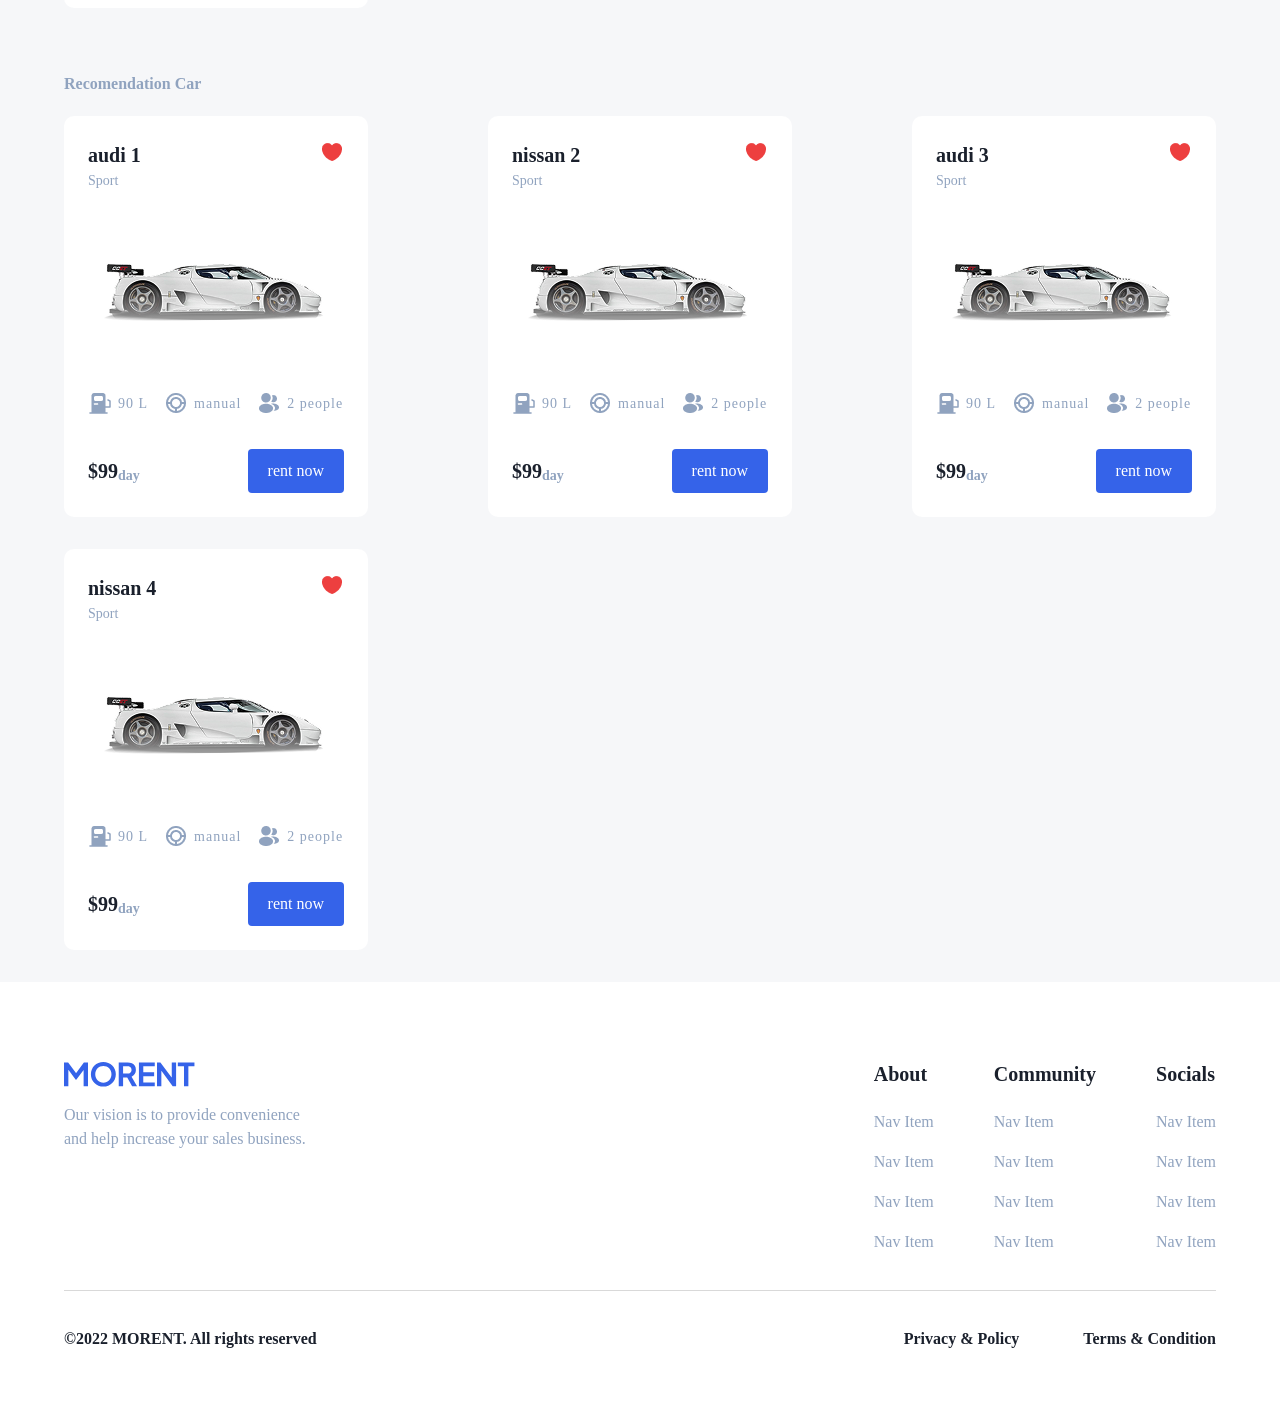
==== commit 0521ec9d: "feat: start registration modal implementation Added registration modal with open/close functionality" ====
--- a/index.html
+++ b/index.html
@@ -28,7 +28,7 @@
 
             </div>
             <div class="cta-wrapper">
-                <div class="cta">
+                <!-- <div class="cta">
                     <img src="assets/images/icons/heart.png" alt="heart icon">
                 </div>
                 <div class="cta">
@@ -39,6 +39,11 @@
                 </div>
                 <div id="mobile-menu" class="cta">
                     <img src="assets/images/icons/profile-picture.png" alt="profile picture">
+                </div> -->
+                <div class="cta">
+                    <button type="button" id="regButton">
+                        register
+                    </button>
                 </div>
             </div>
 
@@ -217,9 +222,6 @@
         </footer>
 
     </div>
-
-
-
     <script src="app.js" type="module"></script>
 </body>
 
--- a/assets/css/style.css
+++ b/assets/css/style.css
@@ -1359,6 +1359,21 @@
         }
     }
 }
+
+/* modal */
+.modal-overlay {
+    position: fixed;
+    inset: 0;
+    background-color: rgba(0, 0, 0, 0.5); 
+    backdrop-filter: blur(2px);
+    z-index: 1000; 
+    .modal-window {
+        background-color: white;
+        padding: 30px;
+        border-radius: 15px;        
+    }
+}
+
 
 
 
